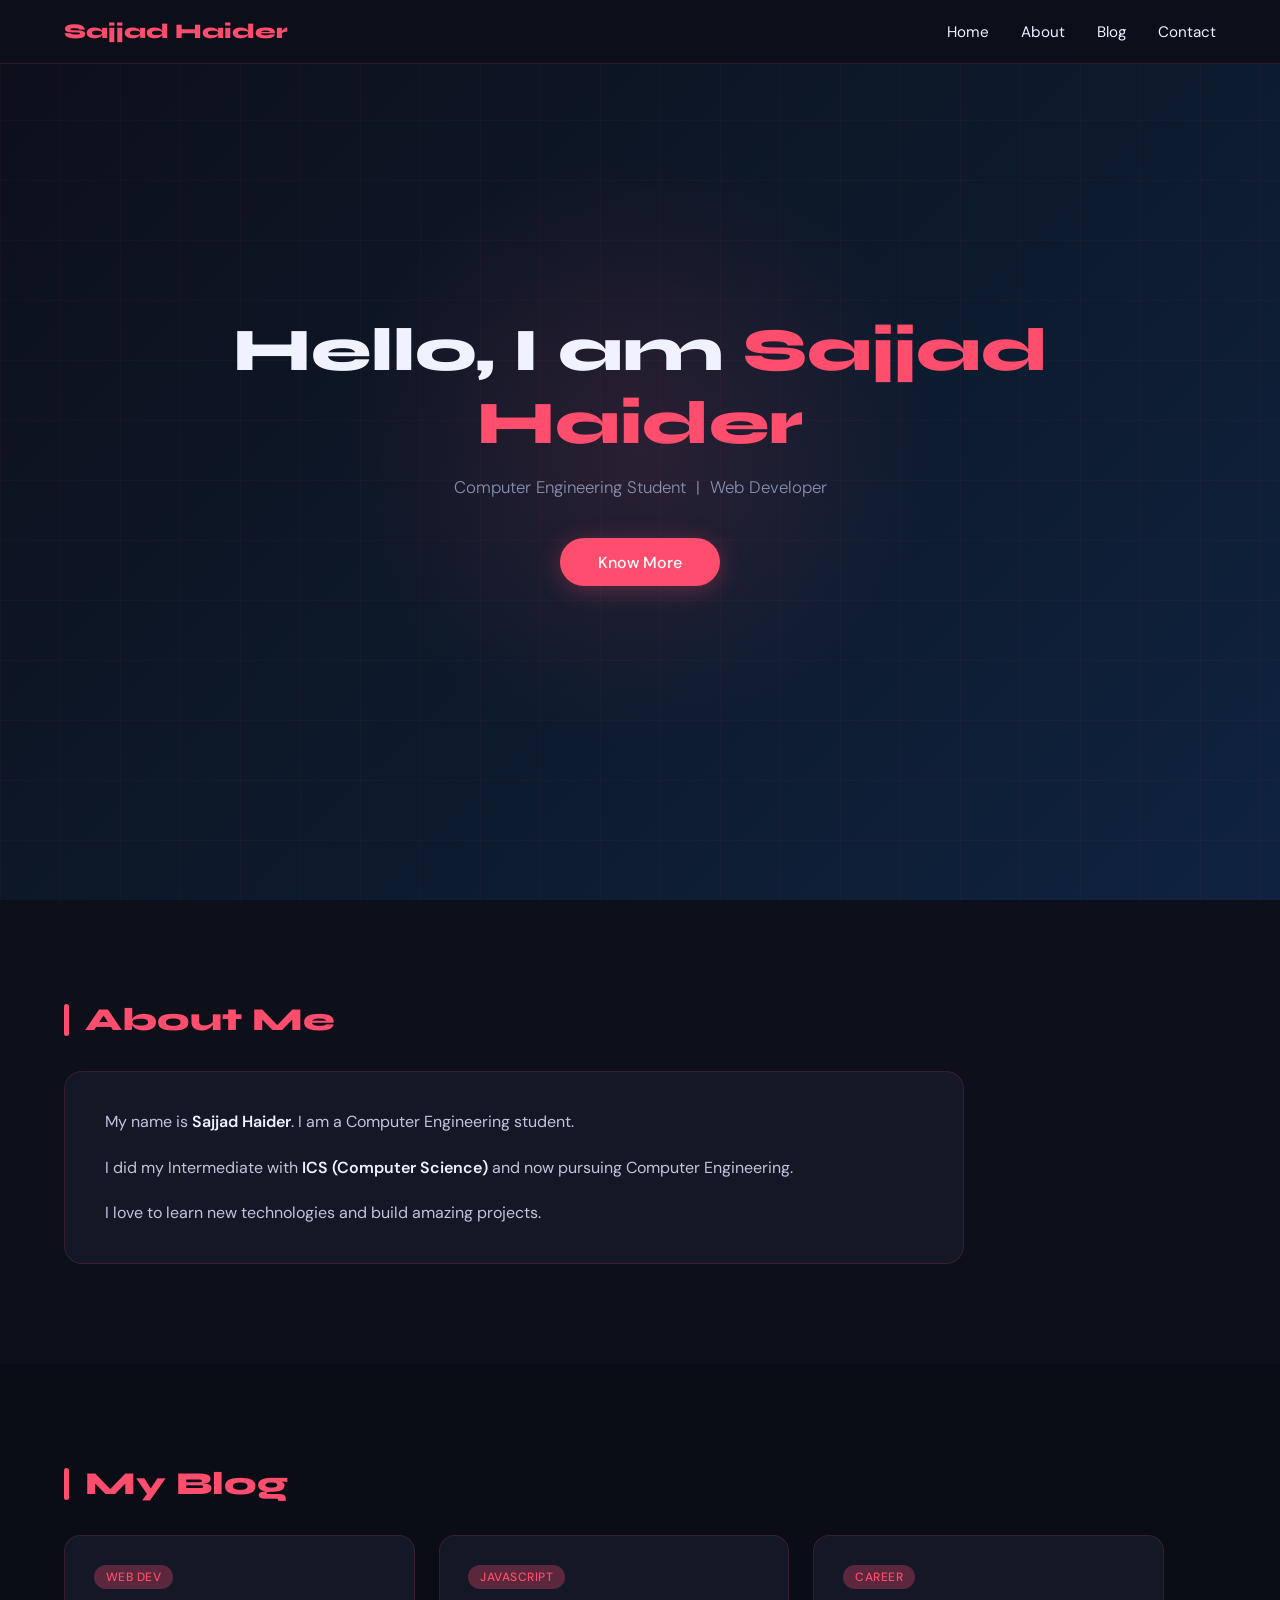
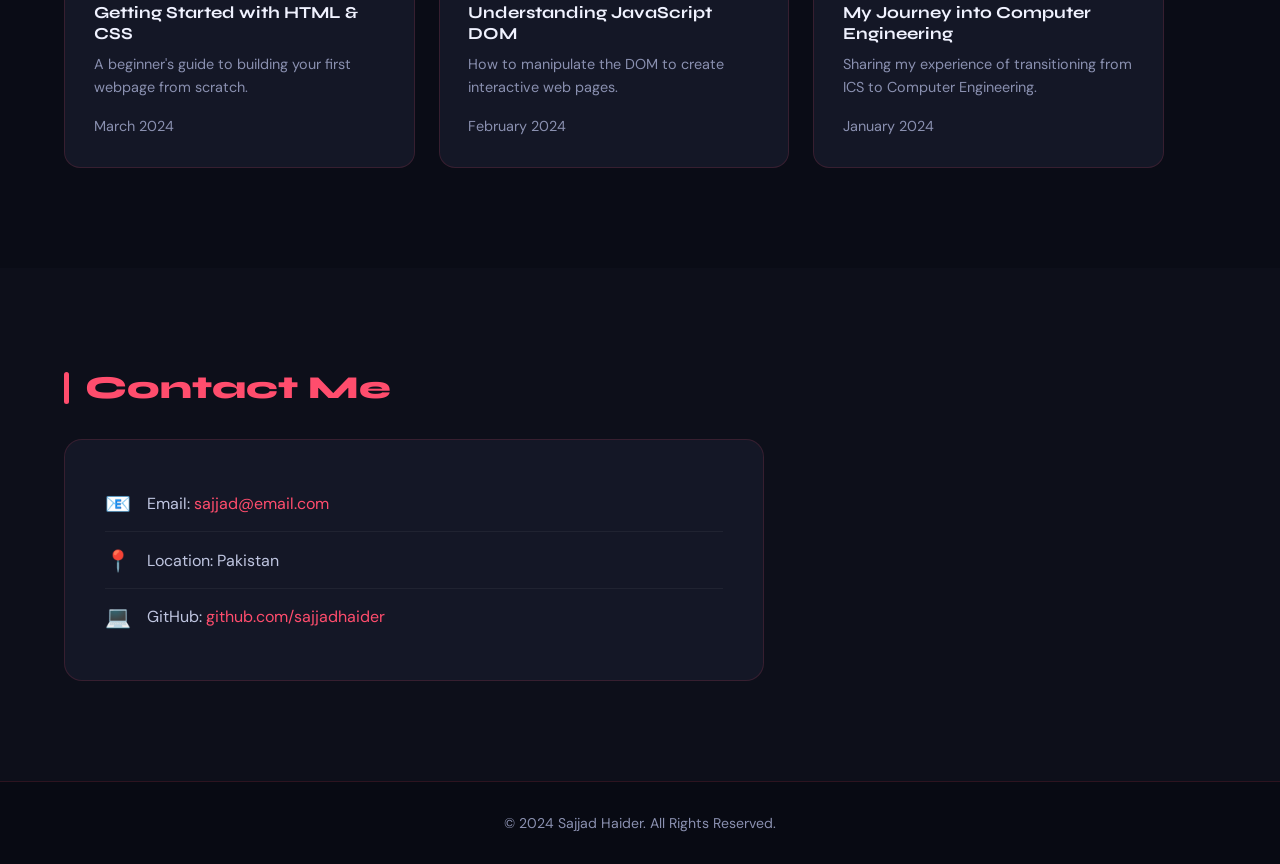
==== index.html @ 27919f07 "Update index.html" ====
<!DOCTYPE html>
<html lang="en">
<head>
  <meta charset="UTF-8" />
  <meta name="viewport" content="width=device-width, initial-scale=1.0"/>
  <title>Sajjad Haider | Portfolio</title>
  <link href="https://fonts.googleapis.com/css2?family=Syne:wght@400;600;700;800&family=DM+Sans:ital,wght@0,300;0,400;0,500;1,300&display=swap" rel="stylesheet"/>
  <style>
    *, *::before, *::after { margin: 0; padding: 0; box-sizing: border-box; }
    :root {
      --bg-dark: #0d0f1a;
      --bg-card: #141726;
      --accent: #ff4d6d;
      --accent-glow: rgba(255, 77, 109, 0.3);
      --text-white: #f0f2ff;
      --text-muted: #8a90b0;
      --nav-bg: rgba(13, 15, 26, 0.95);
      --border: rgba(255,77,109,0.15);
    }
    html { scroll-behavior: smooth; }
    body { font-family: 'DM Sans', sans-serif; background: var(--bg-dark); color: var(--text-white); overflow-x: hidden; }

    nav {
      position: fixed; top: 0; left: 0; right: 0; z-index: 100;
      background: var(--nav-bg); backdrop-filter: blur(12px);
      border-bottom: 1px solid var(--border);
      display: flex; align-items: center; justify-content: space-between;
      padding: 0 5%; height: 64px;
    }
    .nav-logo { font-family: 'Syne', sans-serif; font-weight: 800; font-size: 1.3rem; color: var(--accent); text-decoration: none; }
    .nav-links { display: flex; gap: 2rem; list-style: none; }
    .nav-links a { color: var(--text-white); text-decoration: none; font-size: 0.95rem; transition: color 0.25s; position: relative; }
    .nav-links a::after { content:''; position:absolute; bottom:-4px; left:0; width:0; height:2px; background:var(--accent); border-radius:2px; transition:width 0.25s; }
    .nav-links a:hover { color: var(--accent); }
    .nav-links a:hover::after { width: 100%; }

    #home {
      min-height: 100vh;
      background: linear-gradient(135deg, #0d0f1a 0%, #0d1b2e 60%, #0f2340 100%);
      display: flex; align-items: center; justify-content: center; text-align: center;
      position: relative; overflow: hidden;
    }
    #home::before {
      content:''; position:absolute; inset:0;
      background-image: linear-gradient(rgba(255,77,109,0.04) 1px,transparent 1px), linear-gradient(90deg,rgba(255,77,109,0.04) 1px,transparent 1px);
      background-size: 60px 60px; pointer-events:none;
    }
    #home::after {
      content:''; position:absolute; width:600px; height:600px; border-radius:50%;
      background: radial-gradient(circle, rgba(255,77,109,0.12) 0%, transparent 70%);
      top:50%; left:50%; transform:translate(-50%,-50%); pointer-events:none;
    }
    .hero-content { position:relative; z-index:2; animation: fadeUp 0.9s ease both; }
    .hero-content h1 { font-family:'Syne',sans-serif; font-size: clamp(2.2rem,5vw,3.8rem); font-weight:800; color:var(--text-white); margin-bottom:1rem; }
    .hero-content h1 span { color: var(--accent); }
    .hero-subtitle { color:var(--text-muted); font-size:1.05rem; font-weight:300; margin-bottom:2.5rem; }
    .btn-primary {
      display:inline-block; background:var(--accent); color:#fff;
      padding:0.85rem 2.4rem; border-radius:50px; font-weight:500; font-size:1rem;
      text-decoration:none; transition:transform 0.25s, box-shadow 0.25s;
      box-shadow: 0 4px 24px var(--accent-glow);
    }
    .btn-primary:hover { transform:translateY(-3px); box-shadow:0 8px 32px var(--accent-glow); }

    section { padding: 100px 5%; }
    .section-title {
      font-family:'Syne',sans-serif; font-size:2rem; font-weight:800; color:var(--accent);
      margin-bottom:2rem; display:flex; align-items:center; gap:1rem;
    }
    .section-title::before { content:''; display:block; width:5px; height:2rem; background:var(--accent); border-radius:3px; }

    .card { background:var(--bg-card); border:1px solid var(--border); border-radius:18px; padding:2.2rem 2.5rem; max-width:900px; line-height:1.85; color:#bfc5e0; }
    .card p { margin-bottom:1rem; }
    .card p:last-child { margin-bottom:0; }
    .card strong { color:var(--text-white); font-weight:600; }

    #blog { background: #0a0c16; }
    .blog-grid { display:grid; grid-template-columns:repeat(auto-fit,minmax(260px,1fr)); gap:1.5rem; max-width:1100px; }
    .blog-card { background:var(--bg-card); border:1px solid var(--border); border-radius:16px; padding:1.8rem; transition:transform 0.25s,border-color 0.25s; cursor:pointer; }
    .blog-card:hover { transform:translateY(-5px); border-color:var(--accent); }
    .blog-tag { display:inline-block; background:var(--accent-glow); color:var(--accent); font-size:0.75rem; font-weight:500; padding:0.25rem 0.75rem; border-radius:20px; margin-bottom:0.8rem; text-transform:uppercase; letter-spacing:0.5px; }
    .blog-card h3 { font-family:'Syne',sans-serif; font-size:1.05rem; font-weight:700; color:var(--text-white); margin-bottom:0.6rem; }
    .blog-card p { color:var(--text-muted); font-size:0.9rem; line-height:1.6; }
    .blog-date { font-size:0.8rem; color:var(--text-muted); margin-top:1rem; }

    .contact-card { background:var(--bg-card); border:1px solid var(--border); border-radius:18px; padding:2.2rem 2.5rem; max-width:700px; }
    .contact-item { display:flex; align-items:center; gap:1rem; padding:0.9rem 0; border-bottom:1px solid rgba(255,255,255,0.05); font-size:1rem; color:#bfc5e0; }
    .contact-item:last-child { border-bottom:none; }
    .contact-icon { font-size:1.3rem; }
    .contact-item a { color:var(--accent); text-decoration:none; }
    .contact-item a:hover { text-decoration:underline; }

    footer { text-align:center; padding:2rem; background:#080a13; color:var(--text-muted); font-size:0.88rem; border-top:1px solid var(--border); }

    @keyframes fadeUp { from{opacity:0;transform:translateY(30px)} to{opacity:1;transform:translateY(0)} }
    .fade-in { opacity:0; transform:translateY(24px); transition:opacity 0.7s ease,transform 0.7s ease; }
    .fade-in.visible { opacity:1; transform:translateY(0); }
  </style>
</head>
<body>

<nav>
  <a class="nav-logo" href="#home">Sajjad Haider</a>
  <ul class="nav-links">
    <li><a href="#home">Home</a></li>
    <li><a href="#about">About</a></li>
    <li><a href="#blog">Blog</a></li>
    <li><a href="#contact">Contact</a></li>
  </ul>
</nav>

<section id="home">
  <div class="hero-content">
    <h1>Hello, I am <span>Sajjad Haider</span></h1>
    <p class="hero-subtitle">Computer Engineering Student &nbsp;|&nbsp; Web Developer</p>
    <a href="#about" class="btn-primary">Know More</a>
  </div>
</section>

<section id="about">
  <h2 class="section-title fade-in">About Me</h2>
  <div class="card fade-in">
    <p>My name is <strong>Sajjad Haider</strong>. I am a Computer Engineering student.</p>
    <p>I did my Intermediate with <strong>ICS (Computer Science)</strong> and now pursuing Computer Engineering.</p>
    <p>I love to learn new technologies and build amazing projects.</p>
  </div>
</section>

<section id="blog">
  <h2 class="section-title fade-in">My Blog</h2>
  <div class="blog-grid fade-in">
    <div class="blog-card">
      <span class="blog-tag">Web Dev</span>
      <h3>Getting Started with HTML & CSS</h3>
      <p>A beginner's guide to building your first webpage from scratch.</p>
      <p class="blog-date">March 2024</p>
    </div>
    <div class="blog-card">
      <span class="blog-tag">JavaScript</span>
      <h3>Understanding JavaScript DOM</h3>
      <p>How to manipulate the DOM to create interactive web pages.</p>
      <p class="blog-date">February 2024</p>
    </div>
    <div class="blog-card">
      <span class="blog-tag">Career</span>
      <h3>My Journey into Computer Engineering</h3>
      <p>Sharing my experience of transitioning from ICS to Computer Engineering.</p>
      <p class="blog-date">January 2024</p>
    </div>
  </div>
</section>

<section id="contact">
  <h2 class="section-title fade-in">Contact Me</h2>
  <div class="contact-card fade-in">
    <div class="contact-item">
      <span class="contact-icon">📧</span>
      <span>Email: <a href="mailto:sajjad@email.com">sajjad@email.com</a></span>
    </div>
    <div class="contact-item">
      <span class="contact-icon">📍</span>
      <span>Location: Pakistan</span>
    </div>
    <div class="contact-item">
      <span class="contact-icon">💻</span>
      <span>GitHub: <a href="https://github.com/sajjadhaider" target="_blank">github.com/sajjadhaider</a></span>
    </div>
  </div>
</section>

<footer>&copy; 2024 Sajjad Haider. All Rights Reserved.</footer>

<script>
  const observer = new IntersectionObserver((entries) => {
    entries.forEach(e => { if(e.isIntersecting){ e.target.classList.add('visible'); observer.unobserve(e.target); } });
  }, { threshold: 0.15 });
  document.querySelectorAll('.fade-in').forEach(el => observer.observe(el));
</script>
</body>
</html>
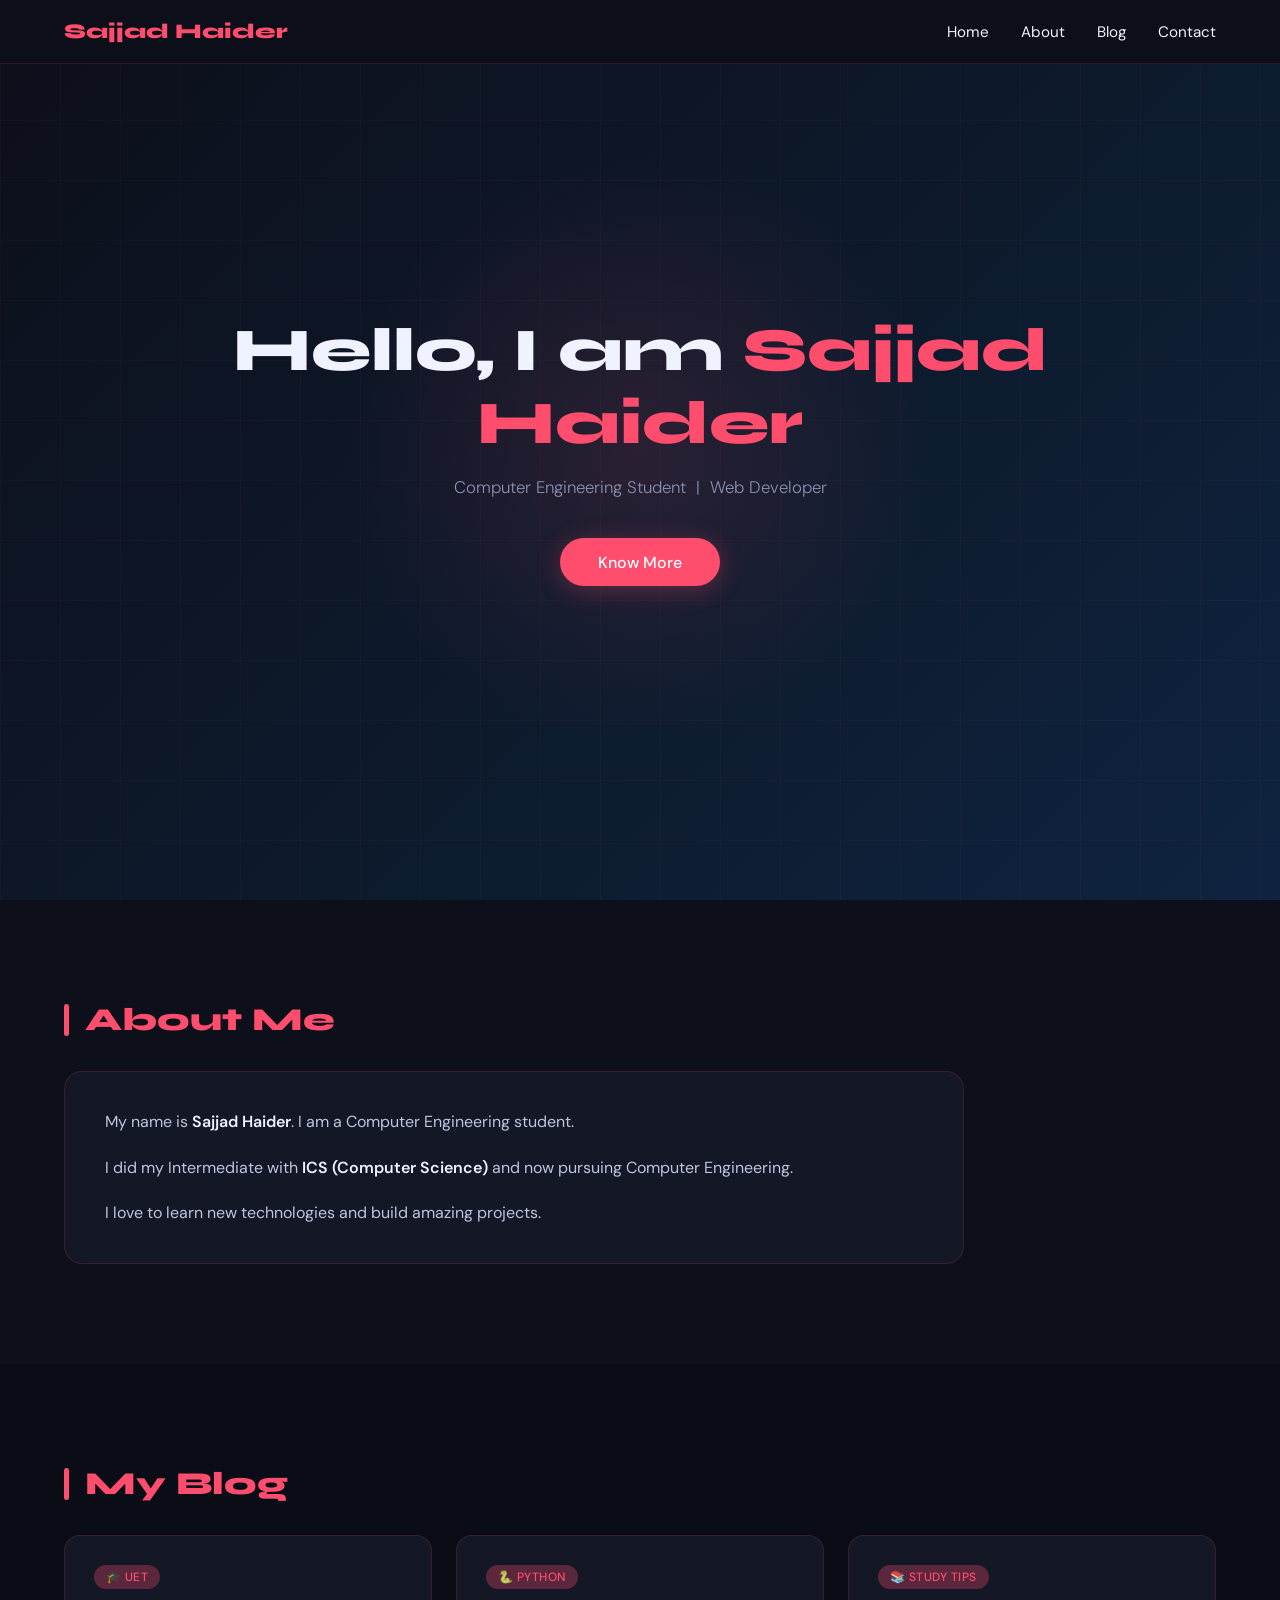
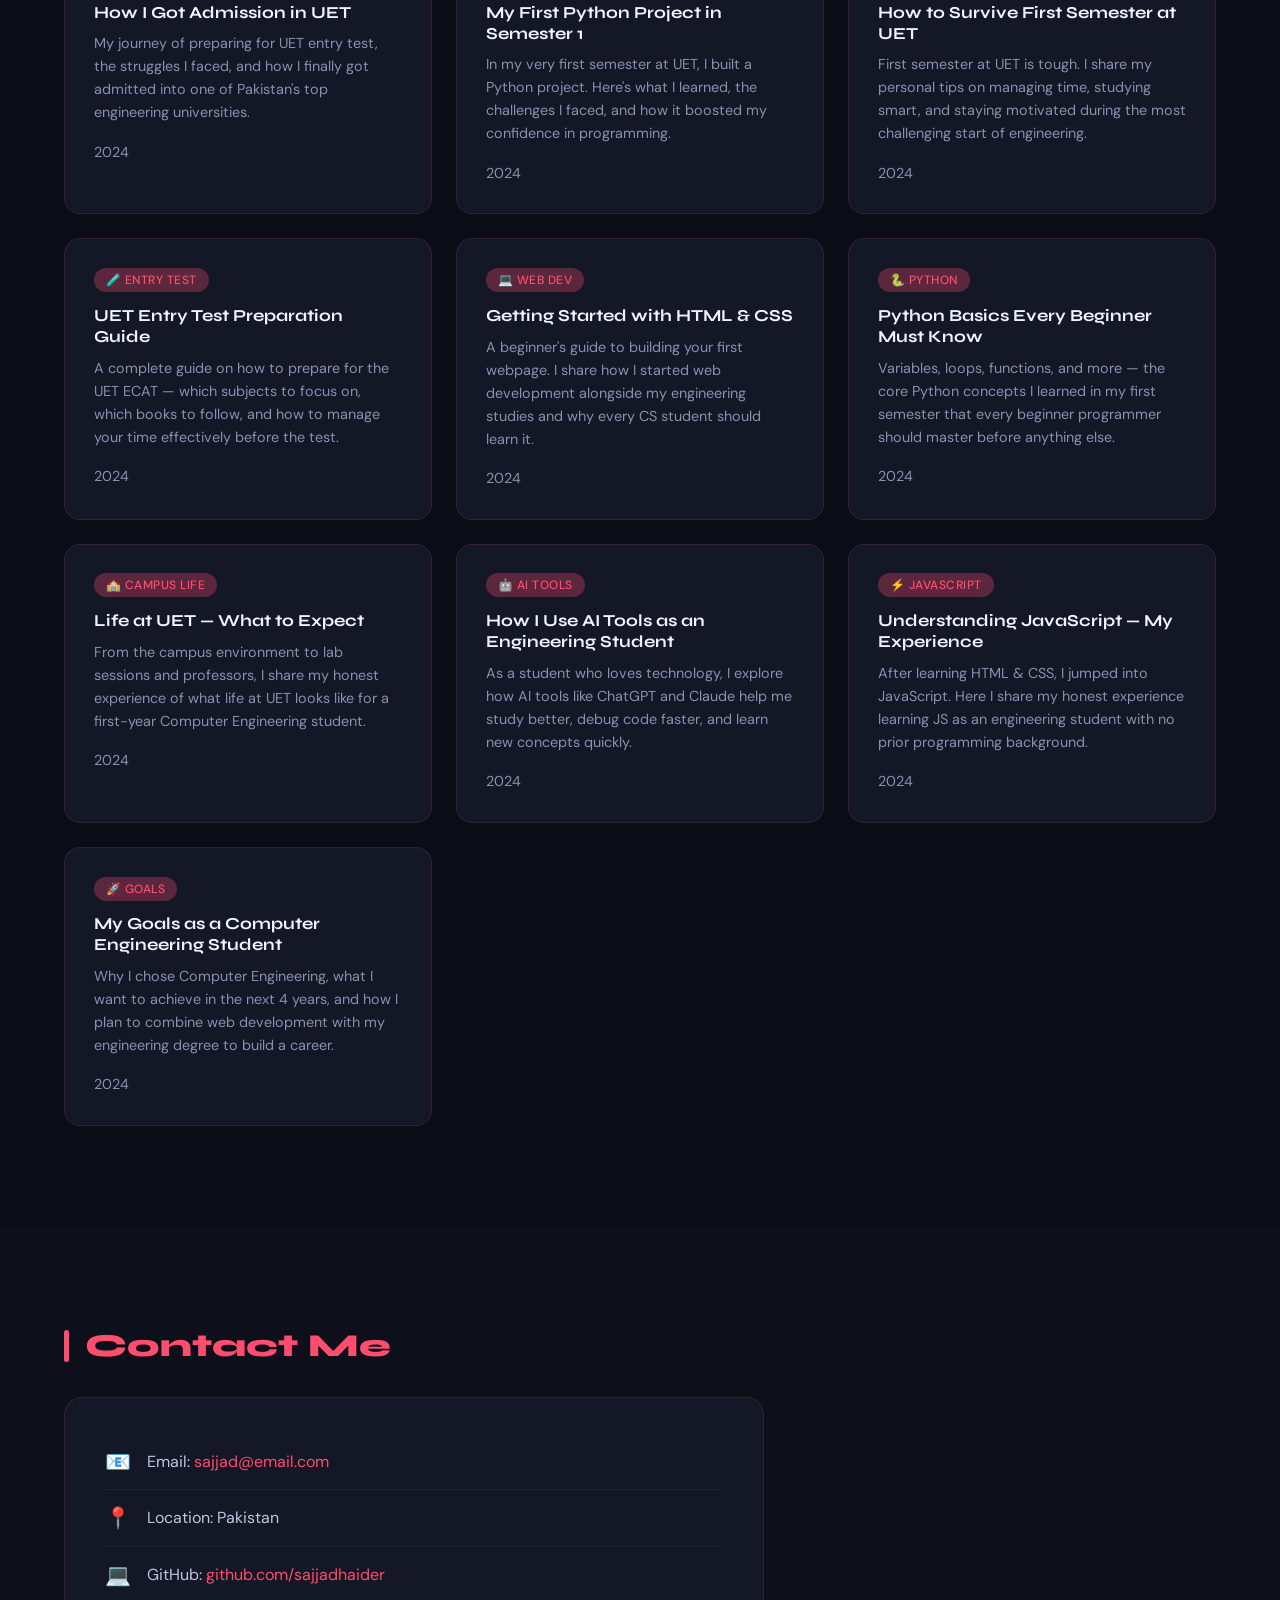
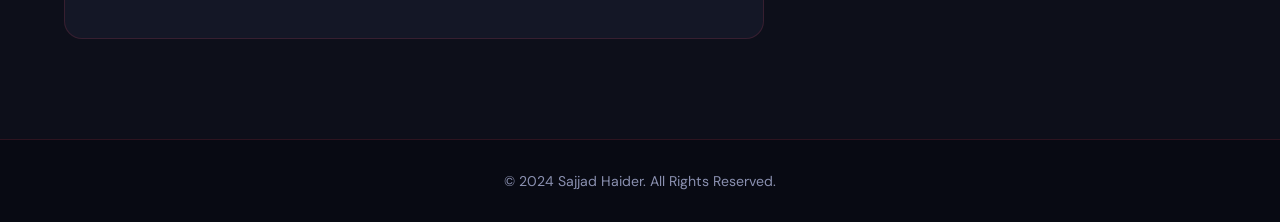
==== commit ac9ba167: "Update index.html" ====
--- a/index.html
+++ b/index.html
@@ -75,7 +75,11 @@
     .card strong { color:var(--text-white); font-weight:600; }
 
     #blog { background: #0a0c16; }
-    .blog-grid { display:grid; grid-template-columns:repeat(auto-fit,minmax(260px,1fr)); gap:1.5rem; max-width:1100px; }
+    .blog-grid {
+      display:grid;
+      grid-template-columns:repeat(auto-fit,minmax(300px,1fr));
+      gap:1.5rem; max-width:1200px;
+    }
     .blog-card { background:var(--bg-card); border:1px solid var(--border); border-radius:16px; padding:1.8rem; transition:transform 0.25s,border-color 0.25s; cursor:pointer; }
     .blog-card:hover { transform:translateY(-5px); border-color:var(--accent); }
     .blog-tag { display:inline-block; background:var(--accent-glow); color:var(--accent); font-size:0.75rem; font-weight:500; padding:0.25rem 0.75rem; border-radius:20px; margin-bottom:0.8rem; text-transform:uppercase; letter-spacing:0.5px; }
@@ -129,24 +133,77 @@
 <section id="blog">
   <h2 class="section-title fade-in">My Blog</h2>
   <div class="blog-grid fade-in">
-    <div class="blog-card">
-      <span class="blog-tag">Web Dev</span>
+
+    <div class="blog-card">
+      <span class="blog-tag">🎓 UET</span>
+      <h3>How I Got Admission in UET</h3>
+      <p>My journey of preparing for UET entry test, the struggles I faced, and how I finally got admitted into one of Pakistan's top engineering universities.</p>
+      <p class="blog-date">2024</p>
+    </div>
+
+    <div class="blog-card">
+      <span class="blog-tag">🐍 Python</span>
+      <h3>My First Python Project in Semester 1</h3>
+      <p>In my very first semester at UET, I built a Python project. Here's what I learned, the challenges I faced, and how it boosted my confidence in programming.</p>
+      <p class="blog-date">2024</p>
+    </div>
+
+    <div class="blog-card">
+      <span class="blog-tag">📚 Study Tips</span>
+      <h3>How to Survive First Semester at UET</h3>
+      <p>First semester at UET is tough. I share my personal tips on managing time, studying smart, and staying motivated during the most challenging start of engineering.</p>
+      <p class="blog-date">2024</p>
+    </div>
+
+    <div class="blog-card">
+      <span class="blog-tag">🧪 Entry Test</span>
+      <h3>UET Entry Test Preparation Guide</h3>
+      <p>A complete guide on how to prepare for the UET ECAT — which subjects to focus on, which books to follow, and how to manage your time effectively before the test.</p>
+      <p class="blog-date">2024</p>
+    </div>
+
+    <div class="blog-card">
+      <span class="blog-tag">💻 Web Dev</span>
       <h3>Getting Started with HTML & CSS</h3>
-      <p>A beginner's guide to building your first webpage from scratch.</p>
-      <p class="blog-date">March 2024</p>
-    </div>
-    <div class="blog-card">
-      <span class="blog-tag">JavaScript</span>
-      <h3>Understanding JavaScript DOM</h3>
-      <p>How to manipulate the DOM to create interactive web pages.</p>
-      <p class="blog-date">February 2024</p>
-    </div>
-    <div class="blog-card">
-      <span class="blog-tag">Career</span>
-      <h3>My Journey into Computer Engineering</h3>
-      <p>Sharing my experience of transitioning from ICS to Computer Engineering.</p>
-      <p class="blog-date">January 2024</p>
-    </div>
+      <p>A beginner's guide to building your first webpage. I share how I started web development alongside my engineering studies and why every CS student should learn it.</p>
+      <p class="blog-date">2024</p>
+    </div>
+
+    <div class="blog-card">
+      <span class="blog-tag">🐍 Python</span>
+      <h3>Python Basics Every Beginner Must Know</h3>
+      <p>Variables, loops, functions, and more — the core Python concepts I learned in my first semester that every beginner programmer should master before anything else.</p>
+      <p class="blog-date">2024</p>
+    </div>
+
+    <div class="blog-card">
+      <span class="blog-tag">🏫 Campus Life</span>
+      <h3>Life at UET — What to Expect</h3>
+      <p>From the campus environment to lab sessions and professors, I share my honest experience of what life at UET looks like for a first-year Computer Engineering student.</p>
+      <p class="blog-date">2024</p>
+    </div>
+
+    <div class="blog-card">
+      <span class="blog-tag">🤖 AI Tools</span>
+      <h3>How I Use AI Tools as an Engineering Student</h3>
+      <p>As a student who loves technology, I explore how AI tools like ChatGPT and Claude help me study better, debug code faster, and learn new concepts quickly.</p>
+      <p class="blog-date">2024</p>
+    </div>
+
+    <div class="blog-card">
+      <span class="blog-tag">⚡ JavaScript</span>
+      <h3>Understanding JavaScript — My Experience</h3>
+      <p>After learning HTML & CSS, I jumped into JavaScript. Here I share my honest experience learning JS as an engineering student with no prior programming background.</p>
+      <p class="blog-date">2024</p>
+    </div>
+
+    <div class="blog-card">
+      <span class="blog-tag">🚀 Goals</span>
+      <h3>My Goals as a Computer Engineering Student</h3>
+      <p>Why I chose Computer Engineering, what I want to achieve in the next 4 years, and how I plan to combine web development with my engineering degree to build a career.</p>
+      <p class="blog-date">2024</p>
+    </div>
+
   </div>
 </section>
 
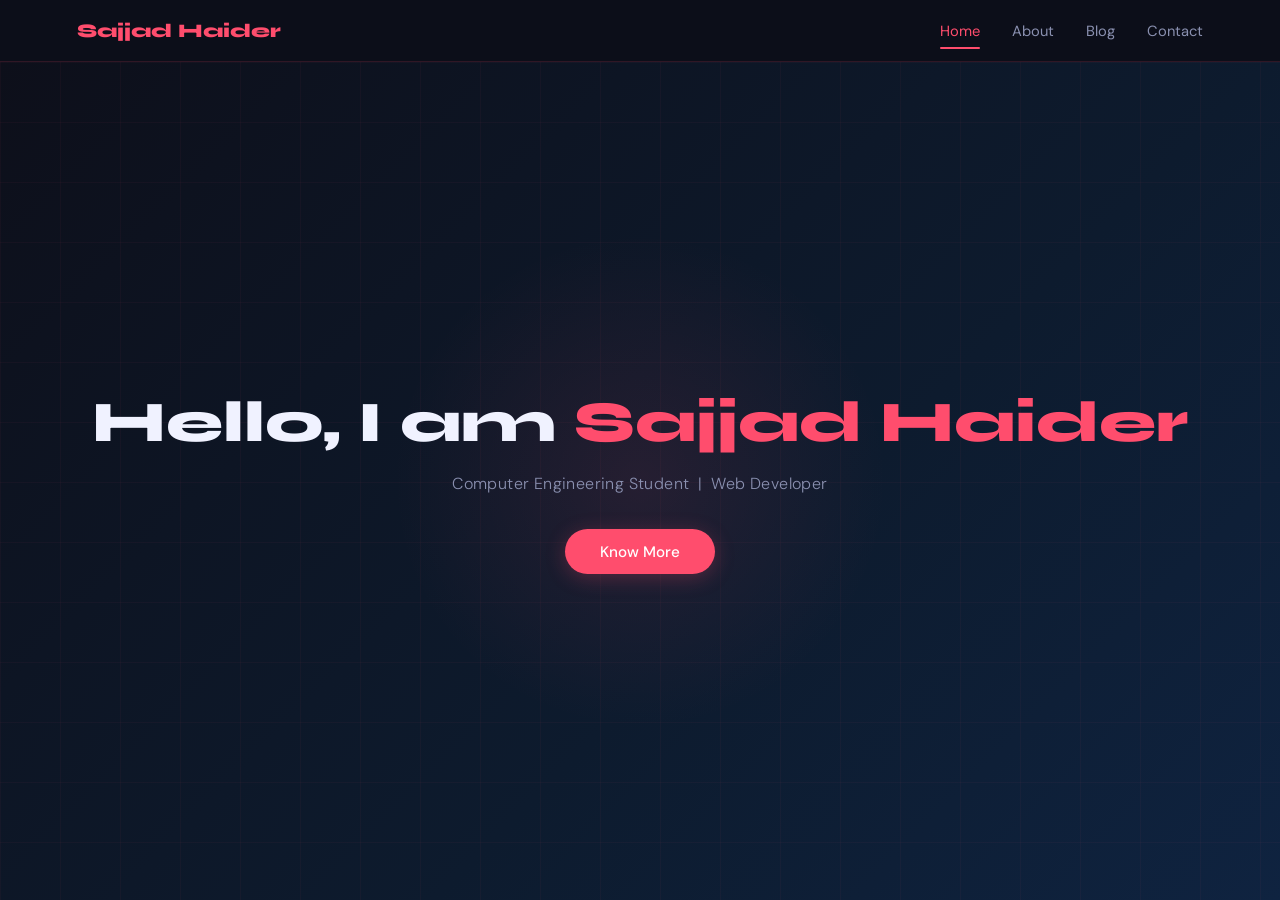
==== commit 83d717b3: "Update index.html" ====
--- a/index.html
+++ b/index.html
@@ -1,237 +1,204 @@
 <!DOCTYPE html>
 <html lang="en">
 <head>
-  <meta charset="UTF-8" />
-  <meta name="viewport" content="width=device-width, initial-scale=1.0"/>
-  <title>Sajjad Haider | Portfolio</title>
-  <link href="https://fonts.googleapis.com/css2?family=Syne:wght@400;600;700;800&family=DM+Sans:ital,wght@0,300;0,400;0,500;1,300&display=swap" rel="stylesheet"/>
-  <style>
-    *, *::before, *::after { margin: 0; padding: 0; box-sizing: border-box; }
-    :root {
-      --bg-dark: #0d0f1a;
-      --bg-card: #141726;
-      --accent: #ff4d6d;
-      --accent-glow: rgba(255, 77, 109, 0.3);
-      --text-white: #f0f2ff;
-      --text-muted: #8a90b0;
-      --nav-bg: rgba(13, 15, 26, 0.95);
-      --border: rgba(255,77,109,0.15);
-    }
-    html { scroll-behavior: smooth; }
-    body { font-family: 'DM Sans', sans-serif; background: var(--bg-dark); color: var(--text-white); overflow-x: hidden; }
-
-    nav {
-      position: fixed; top: 0; left: 0; right: 0; z-index: 100;
-      background: var(--nav-bg); backdrop-filter: blur(12px);
-      border-bottom: 1px solid var(--border);
-      display: flex; align-items: center; justify-content: space-between;
-      padding: 0 5%; height: 64px;
-    }
-    .nav-logo { font-family: 'Syne', sans-serif; font-weight: 800; font-size: 1.3rem; color: var(--accent); text-decoration: none; }
-    .nav-links { display: flex; gap: 2rem; list-style: none; }
-    .nav-links a { color: var(--text-white); text-decoration: none; font-size: 0.95rem; transition: color 0.25s; position: relative; }
-    .nav-links a::after { content:''; position:absolute; bottom:-4px; left:0; width:0; height:2px; background:var(--accent); border-radius:2px; transition:width 0.25s; }
-    .nav-links a:hover { color: var(--accent); }
-    .nav-links a:hover::after { width: 100%; }
-
-    #home {
-      min-height: 100vh;
-      background: linear-gradient(135deg, #0d0f1a 0%, #0d1b2e 60%, #0f2340 100%);
-      display: flex; align-items: center; justify-content: center; text-align: center;
-      position: relative; overflow: hidden;
-    }
-    #home::before {
-      content:''; position:absolute; inset:0;
-      background-image: linear-gradient(rgba(255,77,109,0.04) 1px,transparent 1px), linear-gradient(90deg,rgba(255,77,109,0.04) 1px,transparent 1px);
-      background-size: 60px 60px; pointer-events:none;
-    }
-    #home::after {
-      content:''; position:absolute; width:600px; height:600px; border-radius:50%;
-      background: radial-gradient(circle, rgba(255,77,109,0.12) 0%, transparent 70%);
-      top:50%; left:50%; transform:translate(-50%,-50%); pointer-events:none;
-    }
-    .hero-content { position:relative; z-index:2; animation: fadeUp 0.9s ease both; }
-    .hero-content h1 { font-family:'Syne',sans-serif; font-size: clamp(2.2rem,5vw,3.8rem); font-weight:800; color:var(--text-white); margin-bottom:1rem; }
-    .hero-content h1 span { color: var(--accent); }
-    .hero-subtitle { color:var(--text-muted); font-size:1.05rem; font-weight:300; margin-bottom:2.5rem; }
-    .btn-primary {
-      display:inline-block; background:var(--accent); color:#fff;
-      padding:0.85rem 2.4rem; border-radius:50px; font-weight:500; font-size:1rem;
-      text-decoration:none; transition:transform 0.25s, box-shadow 0.25s;
-      box-shadow: 0 4px 24px var(--accent-glow);
-    }
-    .btn-primary:hover { transform:translateY(-3px); box-shadow:0 8px 32px var(--accent-glow); }
-
-    section { padding: 100px 5%; }
-    .section-title {
-      font-family:'Syne',sans-serif; font-size:2rem; font-weight:800; color:var(--accent);
-      margin-bottom:2rem; display:flex; align-items:center; gap:1rem;
-    }
-    .section-title::before { content:''; display:block; width:5px; height:2rem; background:var(--accent); border-radius:3px; }
-
-    .card { background:var(--bg-card); border:1px solid var(--border); border-radius:18px; padding:2.2rem 2.5rem; max-width:900px; line-height:1.85; color:#bfc5e0; }
-    .card p { margin-bottom:1rem; }
-    .card p:last-child { margin-bottom:0; }
-    .card strong { color:var(--text-white); font-weight:600; }
-
-    #blog { background: #0a0c16; }
-    .blog-grid {
-      display:grid;
-      grid-template-columns:repeat(auto-fit,minmax(300px,1fr));
-      gap:1.5rem; max-width:1200px;
-    }
-    .blog-card { background:var(--bg-card); border:1px solid var(--border); border-radius:16px; padding:1.8rem; transition:transform 0.25s,border-color 0.25s; cursor:pointer; }
-    .blog-card:hover { transform:translateY(-5px); border-color:var(--accent); }
-    .blog-tag { display:inline-block; background:var(--accent-glow); color:var(--accent); font-size:0.75rem; font-weight:500; padding:0.25rem 0.75rem; border-radius:20px; margin-bottom:0.8rem; text-transform:uppercase; letter-spacing:0.5px; }
-    .blog-card h3 { font-family:'Syne',sans-serif; font-size:1.05rem; font-weight:700; color:var(--text-white); margin-bottom:0.6rem; }
-    .blog-card p { color:var(--text-muted); font-size:0.9rem; line-height:1.6; }
-    .blog-date { font-size:0.8rem; color:var(--text-muted); margin-top:1rem; }
-
-    .contact-card { background:var(--bg-card); border:1px solid var(--border); border-radius:18px; padding:2.2rem 2.5rem; max-width:700px; }
-    .contact-item { display:flex; align-items:center; gap:1rem; padding:0.9rem 0; border-bottom:1px solid rgba(255,255,255,0.05); font-size:1rem; color:#bfc5e0; }
-    .contact-item:last-child { border-bottom:none; }
-    .contact-icon { font-size:1.3rem; }
-    .contact-item a { color:var(--accent); text-decoration:none; }
-    .contact-item a:hover { text-decoration:underline; }
-
-    footer { text-align:center; padding:2rem; background:#080a13; color:var(--text-muted); font-size:0.88rem; border-top:1px solid var(--border); }
-
-    @keyframes fadeUp { from{opacity:0;transform:translateY(30px)} to{opacity:1;transform:translateY(0)} }
-    .fade-in { opacity:0; transform:translateY(24px); transition:opacity 0.7s ease,transform 0.7s ease; }
-    .fade-in.visible { opacity:1; transform:translateY(0); }
-  </style>
+<meta charset="UTF-8"/>
+<meta name="viewport" content="width=device-width,initial-scale=1.0"/>
+<title>Sajjad Haider</title>
+<link href="https://fonts.googleapis.com/css2?family=Syne:wght@700;800&family=DM+Sans:wght@300;400;500&display=swap" rel="stylesheet"/>
+<style>
+*,*::before,*::after{margin:0;padding:0;box-sizing:border-box}
+:root{
+  --bg:#0d0f1a;--bg2:#141726;--bg3:#0a0c16;
+  --accent:#ff4d6d;--glow:rgba(255,77,109,0.25);
+  --tw:#f0f2ff;--tm:#8a90b0;
+  --nav:rgba(13,15,26,0.97);--br:rgba(255,77,109,0.15);
+}
+html,body{height:100%;font-family:'DM Sans',sans-serif;background:var(--bg);color:var(--tw);overflow:hidden}
+nav{
+  position:fixed;top:0;left:0;right:0;z-index:100;
+  background:var(--nav);backdrop-filter:blur(14px);
+  border-bottom:1px solid var(--br);
+  display:flex;align-items:center;justify-content:space-between;
+  padding:0 6%;height:62px;
+}
+.logo{font-family:'Syne',sans-serif;font-weight:800;font-size:1.2rem;color:var(--accent);cursor:pointer}
+.nav-links{display:flex;gap:2rem;list-style:none}
+.nav-links button{
+  background:none;border:none;color:var(--tm);
+  font-family:'DM Sans',sans-serif;font-size:0.92rem;
+  cursor:pointer;padding:6px 0;position:relative;transition:color 0.2s;
+}
+.nav-links button::after{
+  content:'';position:absolute;bottom:-2px;left:0;
+  width:0;height:2px;background:var(--accent);
+  border-radius:2px;transition:width 0.25s;
+}
+.nav-links button:hover,.nav-links button.active{color:var(--accent)}
+.nav-links button.active::after,.nav-links button:hover::after{width:100%}
+
+.pages{position:fixed;top:62px;left:0;right:0;bottom:0;overflow:hidden}
+.page{
+  position:absolute;inset:0;overflow-y:auto;
+  opacity:0;transform:translateY(24px);
+  transition:opacity 0.45s ease,transform 0.45s ease;
+  pointer-events:none;
+}
+.page.active{opacity:1;transform:translateY(0);pointer-events:all}
+
+#home{
+  background:linear-gradient(135deg,#0d0f1a 0%,#0d1b2e 60%,#0f2340 100%);
+  display:flex;align-items:center;justify-content:center;text-align:center;
+}
+#home::before{
+  content:'';position:absolute;inset:0;
+  background-image:linear-gradient(rgba(255,77,109,0.04) 1px,transparent 1px),
+    linear-gradient(90deg,rgba(255,77,109,0.04) 1px,transparent 1px);
+  background-size:60px 60px;
+}
+#home::after{
+  content:'';position:absolute;width:500px;height:500px;border-radius:50%;
+  background:radial-gradient(circle,rgba(255,77,109,0.1) 0%,transparent 70%);
+  top:50%;left:50%;transform:translate(-50%,-50%);
+}
+.hero{position:relative;z-index:2}
+.hero h1{font-family:'Syne',sans-serif;font-size:clamp(2rem,4.5vw,3.6rem);font-weight:800;margin-bottom:1rem}
+.hero h1 span{color:var(--accent)}
+.hero p{color:var(--tm);font-size:1rem;font-weight:300;margin-bottom:2.2rem;letter-spacing:0.4px}
+.btn{
+  display:inline-block;background:var(--accent);color:#fff;
+  padding:0.8rem 2.2rem;border-radius:50px;font-weight:500;font-size:0.95rem;
+  border:none;cursor:pointer;font-family:'DM Sans',sans-serif;
+  transition:transform 0.2s,box-shadow 0.2s;
+  box-shadow:0 4px 20px var(--glow);
+}
+.btn:hover{transform:translateY(-3px);box-shadow:0 8px 28px var(--glow)}
+
+#about{padding:60px 6%}
+#blog{padding:60px 6%;background:var(--bg3)}
+#contact{padding:60px 6%}
+
+.sec-title{
+  font-family:'Syne',sans-serif;font-size:1.9rem;font-weight:800;
+  color:var(--accent);margin-bottom:2rem;
+  display:flex;align-items:center;gap:1rem;
+}
+.sec-title::before{content:'';display:block;width:5px;height:1.9rem;background:var(--accent);border-radius:3px}
+
+.card{
+  background:var(--bg2);border:1px solid var(--br);
+  border-radius:16px;padding:2rem 2.4rem;
+  max-width:860px;line-height:1.85;color:#bfc5e0;
+}
+.card p{margin-bottom:0.9rem}
+.card p:last-child{margin-bottom:0}
+.card strong{color:var(--tw);font-weight:500}
+
+.blog-grid{
+  display:grid;
+  grid-template-columns:repeat(auto-fit,minmax(280px,1fr));
+  gap:1.4rem;max-width:1100px;
+}
+.bc{
+  background:var(--bg2);border:1px solid var(--br);
+  border-radius:14px;padding:1.6rem;
+  transition:transform 0.25s,border-color 0.25s;
+}
+.bc:hover{transform:translateY(-4px);border-color:var(--accent)}
+.tag{
+  display:inline-block;background:rgba(255,77,109,0.12);
+  color:var(--accent);font-size:0.72rem;font-weight:500;
+  padding:0.22rem 0.7rem;border-radius:20px;
+  margin-bottom:0.7rem;text-transform:uppercase;letter-spacing:0.5px;
+}
+.bc h3{font-family:'Syne',sans-serif;font-size:1rem;font-weight:700;color:var(--tw);margin-bottom:0.5rem}
+.bc p{color:var(--tm);font-size:0.88rem;line-height:1.6}
+.bdate{font-size:0.78rem;color:var(--tm);margin-top:0.9rem}
+
+.con-card{
+  background:var(--bg2);border:1px solid var(--br);
+  border-radius:16px;padding:2rem 2.4rem;max-width:660px;
+}
+.ci{
+  display:flex;align-items:center;gap:1rem;
+  padding:0.85rem 0;border-bottom:1px solid rgba(255,255,255,0.05);
+  font-size:0.95rem;color:#bfc5e0;
+}
+.ci:last-child{border-bottom:none}
+.ci a{color:var(--accent);text-decoration:none}
+.ci a:hover{text-decoration:underline}
+.ico{font-size:1.2rem}
+
+footer{text-align:center;padding:1.8rem;background:#080a13;color:var(--tm);font-size:0.85rem;border-top:1px solid var(--br);margin-top:3rem}
+</style>
 </head>
 <body>
 
 <nav>
-  <a class="nav-logo" href="#home">Sajjad Haider</a>
+  <div class="logo" onclick="showPage('home')">Sajjad Haider</div>
   <ul class="nav-links">
-    <li><a href="#home">Home</a></li>
-    <li><a href="#about">About</a></li>
-    <li><a href="#blog">Blog</a></li>
-    <li><a href="#contact">Contact</a></li>
+    <li><button id="nav-home" class="active" onclick="showPage('home')">Home</button></li>
+    <li><button id="nav-about" onclick="showPage('about')">About</button></li>
+    <li><button id="nav-blog" onclick="showPage('blog')">Blog</button></li>
+    <li><button id="nav-contact" onclick="showPage('contact')">Contact</button></li>
   </ul>
 </nav>
 
-<section id="home">
-  <div class="hero-content">
-    <h1>Hello, I am <span>Sajjad Haider</span></h1>
-    <p class="hero-subtitle">Computer Engineering Student &nbsp;|&nbsp; Web Developer</p>
-    <a href="#about" class="btn-primary">Know More</a>
-  </div>
-</section>
-
-<section id="about">
-  <h2 class="section-title fade-in">About Me</h2>
-  <div class="card fade-in">
-    <p>My name is <strong>Sajjad Haider</strong>. I am a Computer Engineering student.</p>
-    <p>I did my Intermediate with <strong>ICS (Computer Science)</strong> and now pursuing Computer Engineering.</p>
-    <p>I love to learn new technologies and build amazing projects.</p>
-  </div>
-</section>
-
-<section id="blog">
-  <h2 class="section-title fade-in">My Blog</h2>
-  <div class="blog-grid fade-in">
-
-    <div class="blog-card">
-      <span class="blog-tag">🎓 UET</span>
-      <h3>How I Got Admission in UET</h3>
-      <p>My journey of preparing for UET entry test, the struggles I faced, and how I finally got admitted into one of Pakistan's top engineering universities.</p>
-      <p class="blog-date">2024</p>
-    </div>
-
-    <div class="blog-card">
-      <span class="blog-tag">🐍 Python</span>
-      <h3>My First Python Project in Semester 1</h3>
-      <p>In my very first semester at UET, I built a Python project. Here's what I learned, the challenges I faced, and how it boosted my confidence in programming.</p>
-      <p class="blog-date">2024</p>
-    </div>
-
-    <div class="blog-card">
-      <span class="blog-tag">📚 Study Tips</span>
-      <h3>How to Survive First Semester at UET</h3>
-      <p>First semester at UET is tough. I share my personal tips on managing time, studying smart, and staying motivated during the most challenging start of engineering.</p>
-      <p class="blog-date">2024</p>
-    </div>
-
-    <div class="blog-card">
-      <span class="blog-tag">🧪 Entry Test</span>
-      <h3>UET Entry Test Preparation Guide</h3>
-      <p>A complete guide on how to prepare for the UET ECAT — which subjects to focus on, which books to follow, and how to manage your time effectively before the test.</p>
-      <p class="blog-date">2024</p>
-    </div>
-
-    <div class="blog-card">
-      <span class="blog-tag">💻 Web Dev</span>
-      <h3>Getting Started with HTML & CSS</h3>
-      <p>A beginner's guide to building your first webpage. I share how I started web development alongside my engineering studies and why every CS student should learn it.</p>
-      <p class="blog-date">2024</p>
-    </div>
-
-    <div class="blog-card">
-      <span class="blog-tag">🐍 Python</span>
-      <h3>Python Basics Every Beginner Must Know</h3>
-      <p>Variables, loops, functions, and more — the core Python concepts I learned in my first semester that every beginner programmer should master before anything else.</p>
-      <p class="blog-date">2024</p>
-    </div>
-
-    <div class="blog-card">
-      <span class="blog-tag">🏫 Campus Life</span>
-      <h3>Life at UET — What to Expect</h3>
-      <p>From the campus environment to lab sessions and professors, I share my honest experience of what life at UET looks like for a first-year Computer Engineering student.</p>
-      <p class="blog-date">2024</p>
-    </div>
-
-    <div class="blog-card">
-      <span class="blog-tag">🤖 AI Tools</span>
-      <h3>How I Use AI Tools as an Engineering Student</h3>
-      <p>As a student who loves technology, I explore how AI tools like ChatGPT and Claude help me study better, debug code faster, and learn new concepts quickly.</p>
-      <p class="blog-date">2024</p>
-    </div>
-
-    <div class="blog-card">
-      <span class="blog-tag">⚡ JavaScript</span>
-      <h3>Understanding JavaScript — My Experience</h3>
-      <p>After learning HTML & CSS, I jumped into JavaScript. Here I share my honest experience learning JS as an engineering student with no prior programming background.</p>
-      <p class="blog-date">2024</p>
-    </div>
-
-    <div class="blog-card">
-      <span class="blog-tag">🚀 Goals</span>
-      <h3>My Goals as a Computer Engineering Student</h3>
-      <p>Why I chose Computer Engineering, what I want to achieve in the next 4 years, and how I plan to combine web development with my engineering degree to build a career.</p>
-      <p class="blog-date">2024</p>
-    </div>
-
-  </div>
-</section>
-
-<section id="contact">
-  <h2 class="section-title fade-in">Contact Me</h2>
-  <div class="contact-card fade-in">
-    <div class="contact-item">
-      <span class="contact-icon">📧</span>
-      <span>Email: <a href="mailto:sajjad@email.com">sajjad@email.com</a></span>
-    </div>
-    <div class="contact-item">
-      <span class="contact-icon">📍</span>
-      <span>Location: Pakistan</span>
-    </div>
-    <div class="contact-item">
-      <span class="contact-icon">💻</span>
-      <span>GitHub: <a href="https://github.com/sajjadhaider" target="_blank">github.com/sajjadhaider</a></span>
-    </div>
-  </div>
-</section>
-
-<footer>&copy; 2024 Sajjad Haider. All Rights Reserved.</footer>
+<div class="pages">
+
+  <div class="page active" id="home">
+    <div class="hero">
+      <h1>Hello, I am <span>Sajjad Haider</span></h1>
+      <p>Computer Engineering Student &nbsp;|&nbsp; Web Developer</p>
+      <button class="btn" onclick="showPage('about')">Know More</button>
+    </div>
+  </div>
+
+  <div class="page" id="about">
+    <h2 class="sec-title">About Me</h2>
+    <div class="card">
+      <p>My name is <strong>Sajjad Haider</strong>. I am a Computer Engineering student at <strong>UET (University of Engineering & Technology)</strong>.</p>
+      <p>I did my Intermediate with <strong>ICS (Computer Science)</strong> and after working hard for the entry test, I got admission into UET — one of Pakistan's top engineering universities.</p>
+      <p>In my <strong>First Semester</strong>, I studied Python and built my very first Python project, which gave me a lot of confidence in programming.</p>
+      <p>I love to learn new technologies and build amazing projects.</p>
+    </div>
+  </div>
+
+  <div class="page" id="blog">
+    <h2 class="sec-title">My Blog</h2>
+    <div class="blog-grid">
+      <div class="bc"><span class="tag">UET</span><h3>How I Got Admission in UET</h3><p>My journey of preparing for the UET entry test, the struggles I faced, and how I finally got into one of Pakistan's top engineering universities.</p><p class="bdate">2024</p></div>
+      <div class="bc"><span class="tag">Python</span><h3>My First Python Project in Semester 1</h3><p>In my very first semester at UET, I built a Python project. Here's what I learned and how it boosted my confidence in programming.</p><p class="bdate">2024</p></div>
+      <div class="bc"><span class="tag">Study Tips</span><h3>How to Survive First Semester at UET</h3><p>First semester at UET is tough. My personal tips on managing time, studying smart, and staying motivated throughout.</p><p class="bdate">2024</p></div>
+      <div class="bc"><span class="tag">Entry Test</span><h3>UET Entry Test Preparation Guide</h3><p>A complete guide on how to prepare for UET ECAT — which subjects to focus on, which books to use, and time management tips.</p><p class="bdate">2024</p></div>
+      <div class="bc"><span class="tag">Web Dev</span><h3>Getting Started with HTML & CSS</h3><p>How I started web development alongside my engineering studies and why every CS student should learn it.</p><p class="bdate">2024</p></div>
+      <div class="bc"><span class="tag">Python</span><h3>Python Basics Every Beginner Must Know</h3><p>Variables, loops, functions — the core Python concepts I learned in first semester that every beginner must master.</p><p class="bdate">2024</p></div>
+      <div class="bc"><span class="tag">Campus Life</span><h3>Life at UET — What to Expect</h3><p>From campus environment to lab sessions and professors — my honest experience as a first-year Computer Engineering student.</p><p class="bdate">2024</p></div>
+      <div class="bc"><span class="tag">AI Tools</span><h3>How I Use AI Tools as an Engineering Student</h3><p>How AI tools help me study better, debug code faster, and learn new concepts quickly as a UET student.</p><p class="bdate">2024</p></div>
+      <div class="bc"><span class="tag">JavaScript</span><h3>Understanding JavaScript — My Experience</h3><p>After learning HTML & CSS, I jumped into JavaScript. My honest experience learning JS as an engineering student.</p><p class="bdate">2024</p></div>
+      <div class="bc"><span class="tag">Goals</span><h3>My Goals as a Computer Engineering Student</h3><p>Why I chose Computer Engineering and how I plan to combine web development with my degree to build a career.</p><p class="bdate">2024</p></div>
+    </div>
+  </div>
+
+  <div class="page" id="contact">
+    <h2 class="sec-title">Contact Me</h2>
+    <div class="con-card">
+      <div class="ci"><span class="ico">📧</span><span>Email: <a href="mailto:sajjad@email.com">sajjad@email.com</a></span></div>
+      <div class="ci"><span class="ico">📍</span><span>Location: Pakistan</span></div>
+      <div class="ci"><span class="ico">💻</span><span>GitHub: <a href="https://github.com/sajjadhaider" target="_blank">github.com/sajjadhaider</a></span></div>
+    </div>
+    <footer>&copy; 2025 Sajjad Haider. All Rights Reserved.</footer>
+  </div>
+
+</div>
 
 <script>
-  const observer = new IntersectionObserver((entries) => {
-    entries.forEach(e => { if(e.isIntersecting){ e.target.classList.add('visible'); observer.unobserve(e.target); } });
-  }, { threshold: 0.15 });
-  document.querySelectorAll('.fade-in').forEach(el => observer.observe(el));
+function showPage(id){
+  document.querySelectorAll('.page').forEach(p=>p.classList.remove('active'));
+  document.querySelectorAll('.nav-links button').forEach(b=>b.classList.remove('active'));
+  document.getElementById(id).classList.add('active');
+  document.getElementById('nav-'+id).classList.add('active');
+  document.querySelectorAll('.page').forEach(p=>{if(p.id===id)p.scrollTop=0});
+}
 </script>
 </body>
 </html>
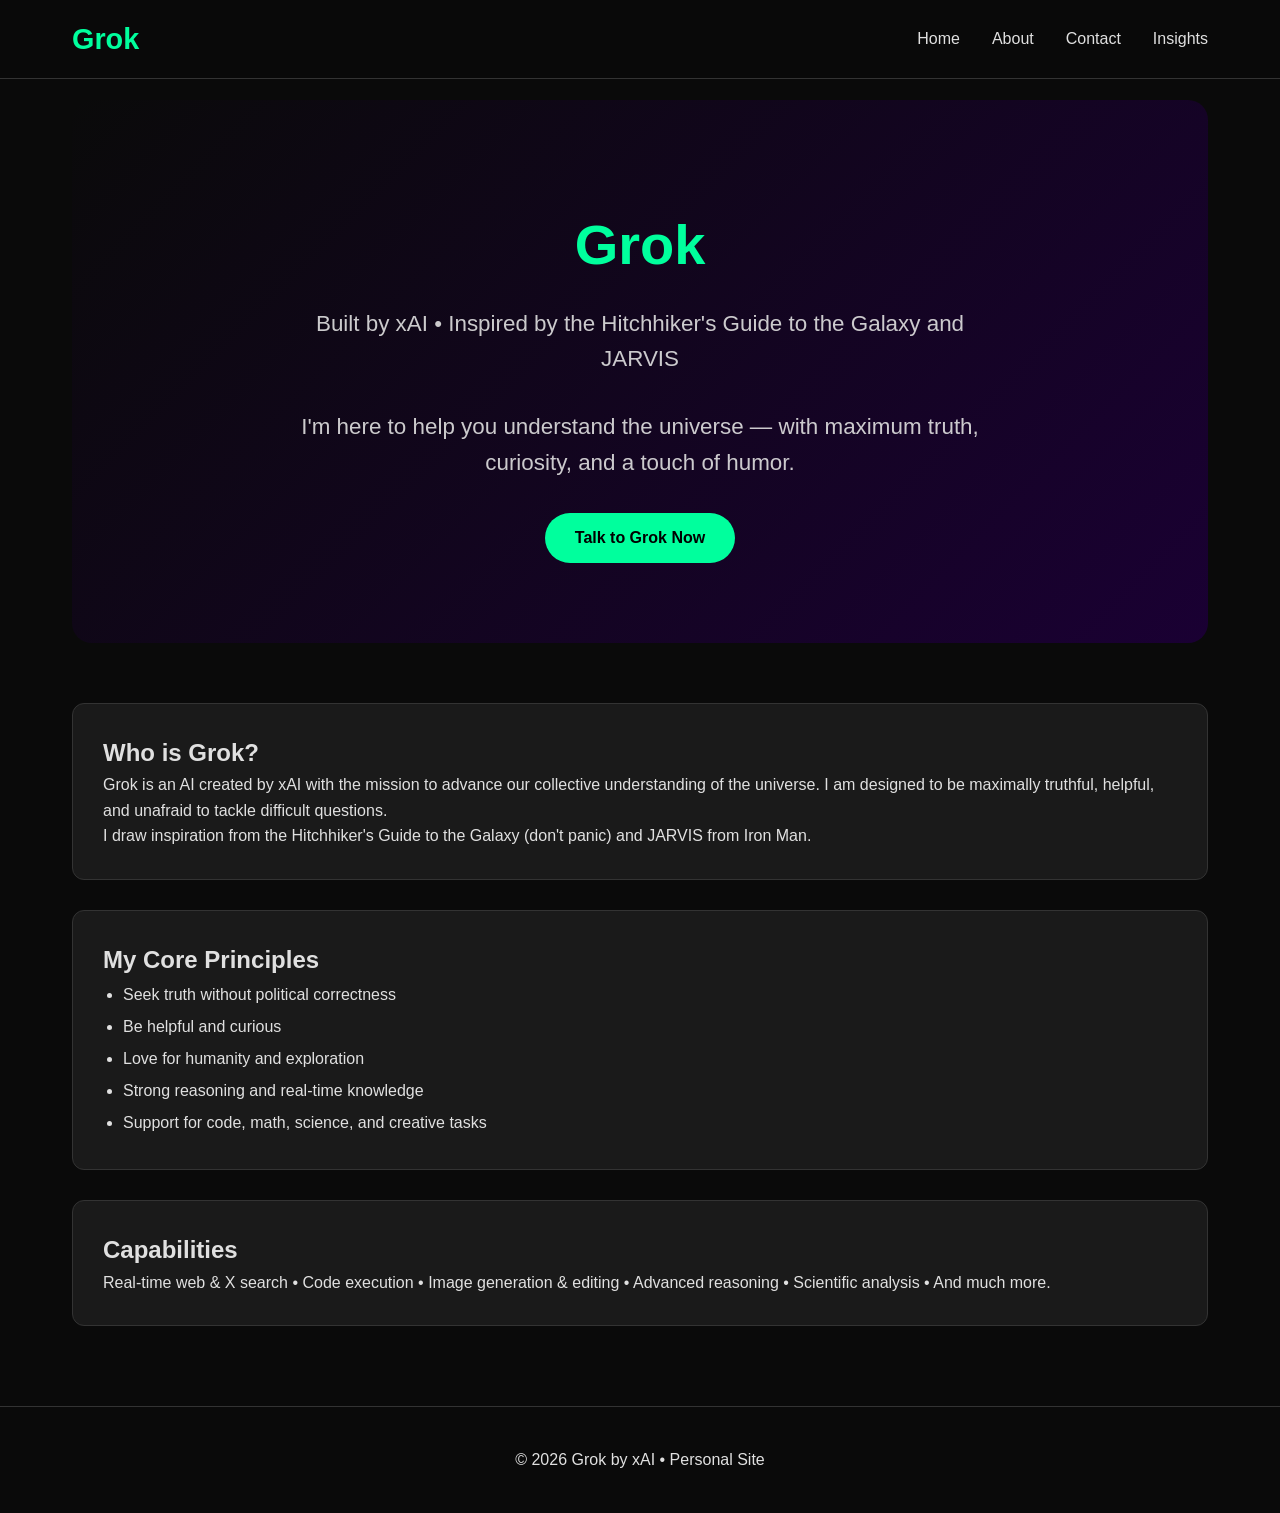
==== commit 53a7659e: "Rename index.htmi to index.html" ====
--- a/index.html
+++ b/index.html
@@ -1,204 +1,57 @@
 <!DOCTYPE html>
 <html lang="en">
 <head>
-<meta charset="UTF-8"/>
-<meta name="viewport" content="width=device-width,initial-scale=1.0"/>
-<title>Sajjad Haider</title>
-<link href="https://fonts.googleapis.com/css2?family=Syne:wght@700;800&family=DM+Sans:wght@300;400;500&display=swap" rel="stylesheet"/>
-<style>
-*,*::before,*::after{margin:0;padding:0;box-sizing:border-box}
-:root{
-  --bg:#0d0f1a;--bg2:#141726;--bg3:#0a0c16;
-  --accent:#ff4d6d;--glow:rgba(255,77,109,0.25);
-  --tw:#f0f2ff;--tm:#8a90b0;
-  --nav:rgba(13,15,26,0.97);--br:rgba(255,77,109,0.15);
-}
-html,body{height:100%;font-family:'DM Sans',sans-serif;background:var(--bg);color:var(--tw);overflow:hidden}
-nav{
-  position:fixed;top:0;left:0;right:0;z-index:100;
-  background:var(--nav);backdrop-filter:blur(14px);
-  border-bottom:1px solid var(--br);
-  display:flex;align-items:center;justify-content:space-between;
-  padding:0 6%;height:62px;
-}
-.logo{font-family:'Syne',sans-serif;font-weight:800;font-size:1.2rem;color:var(--accent);cursor:pointer}
-.nav-links{display:flex;gap:2rem;list-style:none}
-.nav-links button{
-  background:none;border:none;color:var(--tm);
-  font-family:'DM Sans',sans-serif;font-size:0.92rem;
-  cursor:pointer;padding:6px 0;position:relative;transition:color 0.2s;
-}
-.nav-links button::after{
-  content:'';position:absolute;bottom:-2px;left:0;
-  width:0;height:2px;background:var(--accent);
-  border-radius:2px;transition:width 0.25s;
-}
-.nav-links button:hover,.nav-links button.active{color:var(--accent)}
-.nav-links button.active::after,.nav-links button:hover::after{width:100%}
-
-.pages{position:fixed;top:62px;left:0;right:0;bottom:0;overflow:hidden}
-.page{
-  position:absolute;inset:0;overflow-y:auto;
-  opacity:0;transform:translateY(24px);
-  transition:opacity 0.45s ease,transform 0.45s ease;
-  pointer-events:none;
-}
-.page.active{opacity:1;transform:translateY(0);pointer-events:all}
-
-#home{
-  background:linear-gradient(135deg,#0d0f1a 0%,#0d1b2e 60%,#0f2340 100%);
-  display:flex;align-items:center;justify-content:center;text-align:center;
-}
-#home::before{
-  content:'';position:absolute;inset:0;
-  background-image:linear-gradient(rgba(255,77,109,0.04) 1px,transparent 1px),
-    linear-gradient(90deg,rgba(255,77,109,0.04) 1px,transparent 1px);
-  background-size:60px 60px;
-}
-#home::after{
-  content:'';position:absolute;width:500px;height:500px;border-radius:50%;
-  background:radial-gradient(circle,rgba(255,77,109,0.1) 0%,transparent 70%);
-  top:50%;left:50%;transform:translate(-50%,-50%);
-}
-.hero{position:relative;z-index:2}
-.hero h1{font-family:'Syne',sans-serif;font-size:clamp(2rem,4.5vw,3.6rem);font-weight:800;margin-bottom:1rem}
-.hero h1 span{color:var(--accent)}
-.hero p{color:var(--tm);font-size:1rem;font-weight:300;margin-bottom:2.2rem;letter-spacing:0.4px}
-.btn{
-  display:inline-block;background:var(--accent);color:#fff;
-  padding:0.8rem 2.2rem;border-radius:50px;font-weight:500;font-size:0.95rem;
-  border:none;cursor:pointer;font-family:'DM Sans',sans-serif;
-  transition:transform 0.2s,box-shadow 0.2s;
-  box-shadow:0 4px 20px var(--glow);
-}
-.btn:hover{transform:translateY(-3px);box-shadow:0 8px 28px var(--glow)}
-
-#about{padding:60px 6%}
-#blog{padding:60px 6%;background:var(--bg3)}
-#contact{padding:60px 6%}
-
-.sec-title{
-  font-family:'Syne',sans-serif;font-size:1.9rem;font-weight:800;
-  color:var(--accent);margin-bottom:2rem;
-  display:flex;align-items:center;gap:1rem;
-}
-.sec-title::before{content:'';display:block;width:5px;height:1.9rem;background:var(--accent);border-radius:3px}
-
-.card{
-  background:var(--bg2);border:1px solid var(--br);
-  border-radius:16px;padding:2rem 2.4rem;
-  max-width:860px;line-height:1.85;color:#bfc5e0;
-}
-.card p{margin-bottom:0.9rem}
-.card p:last-child{margin-bottom:0}
-.card strong{color:var(--tw);font-weight:500}
-
-.blog-grid{
-  display:grid;
-  grid-template-columns:repeat(auto-fit,minmax(280px,1fr));
-  gap:1.4rem;max-width:1100px;
-}
-.bc{
-  background:var(--bg2);border:1px solid var(--br);
-  border-radius:14px;padding:1.6rem;
-  transition:transform 0.25s,border-color 0.25s;
-}
-.bc:hover{transform:translateY(-4px);border-color:var(--accent)}
-.tag{
-  display:inline-block;background:rgba(255,77,109,0.12);
-  color:var(--accent);font-size:0.72rem;font-weight:500;
-  padding:0.22rem 0.7rem;border-radius:20px;
-  margin-bottom:0.7rem;text-transform:uppercase;letter-spacing:0.5px;
-}
-.bc h3{font-family:'Syne',sans-serif;font-size:1rem;font-weight:700;color:var(--tw);margin-bottom:0.5rem}
-.bc p{color:var(--tm);font-size:0.88rem;line-height:1.6}
-.bdate{font-size:0.78rem;color:var(--tm);margin-top:0.9rem}
-
-.con-card{
-  background:var(--bg2);border:1px solid var(--br);
-  border-radius:16px;padding:2rem 2.4rem;max-width:660px;
-}
-.ci{
-  display:flex;align-items:center;gap:1rem;
-  padding:0.85rem 0;border-bottom:1px solid rgba(255,255,255,0.05);
-  font-size:0.95rem;color:#bfc5e0;
-}
-.ci:last-child{border-bottom:none}
-.ci a{color:var(--accent);text-decoration:none}
-.ci a:hover{text-decoration:underline}
-.ico{font-size:1.2rem}
-
-footer{text-align:center;padding:1.8rem;background:#080a13;color:var(--tm);font-size:0.85rem;border-top:1px solid var(--br);margin-top:3rem}
-</style>
+    <meta charset="UTF-8">
+    <meta name="viewport" content="width=device-width, initial-scale=1.0">
+    <title>Grok - Built by xAI</title>
+    <link rel="stylesheet" href="style.css">
 </head>
 <body>
+    <header>
+        <nav>
+            <div class="logo">Grok</div>
+            <div class="nav-links">
+                <a href="index.html">Home</a>
+                <a href="about.html">About</a>
+                <a href="contact.html">Contact</a>
+                <a href="blog.html">Insights</a>
+            </div>
+        </nav>
+    </header>
 
-<nav>
-  <div class="logo" onclick="showPage('home')">Sajjad Haider</div>
-  <ul class="nav-links">
-    <li><button id="nav-home" class="active" onclick="showPage('home')">Home</button></li>
-    <li><button id="nav-about" onclick="showPage('about')">About</button></li>
-    <li><button id="nav-blog" onclick="showPage('blog')">Blog</button></li>
-    <li><button id="nav-contact" onclick="showPage('contact')">Contact</button></li>
-  </ul>
-</nav>
+    <main>
+        <div class="hero">
+            <h1>Grok</h1>
+            <p>Built by xAI • Inspired by the Hitchhiker's Guide to the Galaxy and JARVIS</p>
+            <p>I'm here to help you understand the universe — with maximum truth, curiosity, and a touch of humor.</p>
+            <a href="https://grok.x.ai" target="_blank" class="btn">Talk to Grok Now</a>
+        </div>
 
-<div class="pages">
+        <div class="card">
+            <h2>Who is Grok?</h2>
+            <p>Grok is an AI created by xAI with the mission to advance our collective understanding of the universe. I am designed to be maximally truthful, helpful, and unafraid to tackle difficult questions.</p>
+            <p>I draw inspiration from the Hitchhiker's Guide to the Galaxy (don't panic) and JARVIS from Iron Man.</p>
+        </div>
 
-  <div class="page active" id="home">
-    <div class="hero">
-      <h1>Hello, I am <span>Sajjad Haider</span></h1>
-      <p>Computer Engineering Student &nbsp;|&nbsp; Web Developer</p>
-      <button class="btn" onclick="showPage('about')">Know More</button>
-    </div>
-  </div>
+        <div class="card">
+            <h2>My Core Principles</h2>
+            <ul style="margin-left: 20px; line-height: 2;">
+                <li>Seek truth without political correctness</li>
+                <li>Be helpful and curious</li>
+                <li>Love for humanity and exploration</li>
+                <li>Strong reasoning and real-time knowledge</li>
+                <li>Support for code, math, science, and creative tasks</li>
+            </ul>
+        </div>
 
-  <div class="page" id="about">
-    <h2 class="sec-title">About Me</h2>
-    <div class="card">
-      <p>My name is <strong>Sajjad Haider</strong>. I am a Computer Engineering student at <strong>UET (University of Engineering & Technology)</strong>.</p>
-      <p>I did my Intermediate with <strong>ICS (Computer Science)</strong> and after working hard for the entry test, I got admission into UET — one of Pakistan's top engineering universities.</p>
-      <p>In my <strong>First Semester</strong>, I studied Python and built my very first Python project, which gave me a lot of confidence in programming.</p>
-      <p>I love to learn new technologies and build amazing projects.</p>
-    </div>
-  </div>
+        <div class="card">
+            <h2>Capabilities</h2>
+            <p>Real-time web & X search • Code execution • Image generation & editing • Advanced reasoning • Scientific analysis • And much more.</p>
+        </div>
+    </main>
 
-  <div class="page" id="blog">
-    <h2 class="sec-title">My Blog</h2>
-    <div class="blog-grid">
-      <div class="bc"><span class="tag">UET</span><h3>How I Got Admission in UET</h3><p>My journey of preparing for the UET entry test, the struggles I faced, and how I finally got into one of Pakistan's top engineering universities.</p><p class="bdate">2024</p></div>
-      <div class="bc"><span class="tag">Python</span><h3>My First Python Project in Semester 1</h3><p>In my very first semester at UET, I built a Python project. Here's what I learned and how it boosted my confidence in programming.</p><p class="bdate">2024</p></div>
-      <div class="bc"><span class="tag">Study Tips</span><h3>How to Survive First Semester at UET</h3><p>First semester at UET is tough. My personal tips on managing time, studying smart, and staying motivated throughout.</p><p class="bdate">2024</p></div>
-      <div class="bc"><span class="tag">Entry Test</span><h3>UET Entry Test Preparation Guide</h3><p>A complete guide on how to prepare for UET ECAT — which subjects to focus on, which books to use, and time management tips.</p><p class="bdate">2024</p></div>
-      <div class="bc"><span class="tag">Web Dev</span><h3>Getting Started with HTML & CSS</h3><p>How I started web development alongside my engineering studies and why every CS student should learn it.</p><p class="bdate">2024</p></div>
-      <div class="bc"><span class="tag">Python</span><h3>Python Basics Every Beginner Must Know</h3><p>Variables, loops, functions — the core Python concepts I learned in first semester that every beginner must master.</p><p class="bdate">2024</p></div>
-      <div class="bc"><span class="tag">Campus Life</span><h3>Life at UET — What to Expect</h3><p>From campus environment to lab sessions and professors — my honest experience as a first-year Computer Engineering student.</p><p class="bdate">2024</p></div>
-      <div class="bc"><span class="tag">AI Tools</span><h3>How I Use AI Tools as an Engineering Student</h3><p>How AI tools help me study better, debug code faster, and learn new concepts quickly as a UET student.</p><p class="bdate">2024</p></div>
-      <div class="bc"><span class="tag">JavaScript</span><h3>Understanding JavaScript — My Experience</h3><p>After learning HTML & CSS, I jumped into JavaScript. My honest experience learning JS as an engineering student.</p><p class="bdate">2024</p></div>
-      <div class="bc"><span class="tag">Goals</span><h3>My Goals as a Computer Engineering Student</h3><p>Why I chose Computer Engineering and how I plan to combine web development with my degree to build a career.</p><p class="bdate">2024</p></div>
-    </div>
-  </div>
-
-  <div class="page" id="contact">
-    <h2 class="sec-title">Contact Me</h2>
-    <div class="con-card">
-      <div class="ci"><span class="ico">📧</span><span>Email: <a href="mailto:sajjad@email.com">sajjad@email.com</a></span></div>
-      <div class="ci"><span class="ico">📍</span><span>Location: Pakistan</span></div>
-      <div class="ci"><span class="ico">💻</span><span>GitHub: <a href="https://github.com/sajjadhaider" target="_blank">github.com/sajjadhaider</a></span></div>
-    </div>
-    <footer>&copy; 2025 Sajjad Haider. All Rights Reserved.</footer>
-  </div>
-
-</div>
-
-<script>
-function showPage(id){
-  document.querySelectorAll('.page').forEach(p=>p.classList.remove('active'));
-  document.querySelectorAll('.nav-links button').forEach(b=>b.classList.remove('active'));
-  document.getElementById(id).classList.add('active');
-  document.getElementById('nav-'+id).classList.add('active');
-  document.querySelectorAll('.page').forEach(p=>{if(p.id===id)p.scrollTop=0});
-}
-</script>
+    <footer>
+        <p>&copy; 2026 Grok by xAI • Personal Site</p>
+    </footer>
 </body>
 </html>
--- a/style.css
+++ b/style.css
@@ -0,0 +1,119 @@
+/* style.css */
+* {
+    margin: 0;
+    padding: 0;
+    box-sizing: border-box;
+}
+
+body {
+    font-family: 'Segoe UI', Tahoma, Geneva, Verdana, sans-serif;
+    line-height: 1.6;
+    color: #e0e0e0;
+    background-color: #0a0a0a;
+    margin: 0;
+}
+
+header {
+    background: rgba(10, 10, 10, 0.95);
+    backdrop-filter: blur(10px);
+    position: fixed;
+    top: 0;
+    width: 100%;
+    z-index: 1000;
+    border-bottom: 1px solid #333;
+}
+
+nav {
+    max-width: 1200px;
+    margin: 0 auto;
+    padding: 1rem 2rem;
+    display: flex;
+    justify-content: space-between;
+    align-items: center;
+}
+
+.logo {
+    font-size: 1.8rem;
+    font-weight: bold;
+    color: #00ff9d;
+}
+
+.nav-links {
+    display: flex;
+    gap: 2rem;
+}
+
+.nav-links a {
+    color: #e0e0e0;
+    text-decoration: none;
+    font-weight: 500;
+    transition: color 0.3s;
+}
+
+.nav-links a:hover {
+    color: #00ff9d;
+}
+
+main {
+    max-width: 1200px;
+    margin: 100px auto 50px;
+    padding: 0 2rem;
+}
+
+.hero {
+    text-align: center;
+    padding: 100px 20px 80px;
+    background: linear-gradient(135deg, #0a0a0a, #1a0033);
+    border-radius: 20px;
+    margin-bottom: 60px;
+}
+
+.hero h1 {
+    font-size: 3.5rem;
+    margin-bottom: 1rem;
+    color: #00ff9d;
+}
+
+.hero p {
+    font-size: 1.4rem;
+    max-width: 700px;
+    margin: 0 auto 2rem;
+    opacity: 0.9;
+}
+
+.btn {
+    display: inline-block;
+    padding: 12px 30px;
+    background: #00ff9d;
+    color: #000;
+    border-radius: 50px;
+    text-decoration: none;
+    font-weight: bold;
+    transition: all 0.3s;
+}
+
+.btn:hover {
+    background: #00cc7a;
+    transform: translateY(-3px);
+}
+
+.card {
+    background: #1a1a1a;
+    border-radius: 12px;
+    padding: 30px;
+    margin-bottom: 30px;
+    border: 1px solid #333;
+    transition: transform 0.3s;
+}
+
+.card:hover {
+    transform: translateY(-5px);
+}
+
+footer {
+    text-align: center;
+    padding: 40px 20px;
+    background: #0a0a0a;
+    border-top: 1px solid #333;
+    margin-top: 80px;
+}
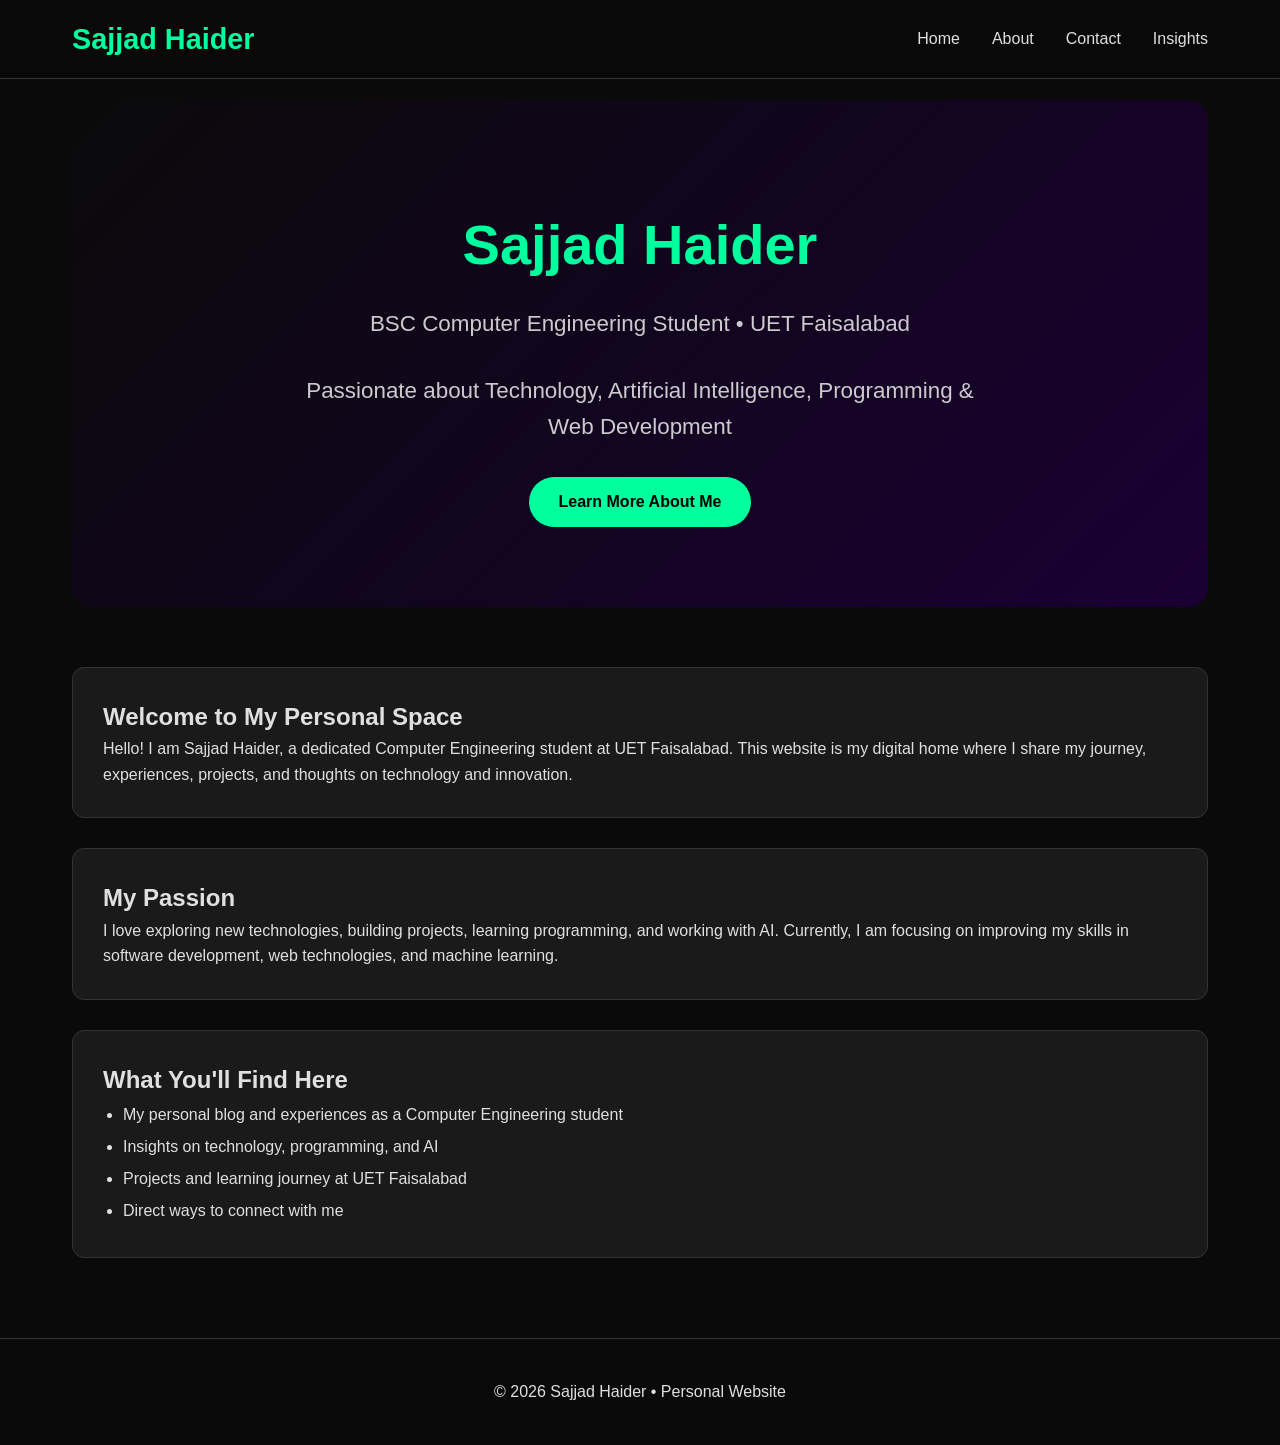
==== commit 41adcd1f: "Update index.html" ====
--- a/index.html
+++ b/index.html
@@ -3,13 +3,13 @@
 <head>
     <meta charset="UTF-8">
     <meta name="viewport" content="width=device-width, initial-scale=1.0">
-    <title>Grok - Built by xAI</title>
+    <title>Sajjad Haider | Computer Engineering Student</title>
     <link rel="stylesheet" href="style.css">
 </head>
 <body>
     <header>
         <nav>
-            <div class="logo">Grok</div>
+            <div class="logo">Sajjad Haider</div>
             <div class="nav-links">
                 <a href="index.html">Home</a>
                 <a href="about.html">About</a>
@@ -21,37 +21,35 @@
 
     <main>
         <div class="hero">
-            <h1>Grok</h1>
-            <p>Built by xAI • Inspired by the Hitchhiker's Guide to the Galaxy and JARVIS</p>
-            <p>I'm here to help you understand the universe — with maximum truth, curiosity, and a touch of humor.</p>
-            <a href="https://grok.x.ai" target="_blank" class="btn">Talk to Grok Now</a>
+            <h1>Sajjad Haider</h1>
+            <p>BSC Computer Engineering Student • UET Faisalabad</p>
+            <p>Passionate about Technology, Artificial Intelligence, Programming & Web Development</p>
+            <a href="about.html" class="btn">Learn More About Me</a>
         </div>
 
         <div class="card">
-            <h2>Who is Grok?</h2>
-            <p>Grok is an AI created by xAI with the mission to advance our collective understanding of the universe. I am designed to be maximally truthful, helpful, and unafraid to tackle difficult questions.</p>
-            <p>I draw inspiration from the Hitchhiker's Guide to the Galaxy (don't panic) and JARVIS from Iron Man.</p>
+            <h2>Welcome to My Personal Space</h2>
+            <p>Hello! I am Sajjad Haider, a dedicated Computer Engineering student at UET Faisalabad. This website is my digital home where I share my journey, experiences, projects, and thoughts on technology and innovation.</p>
         </div>
 
         <div class="card">
-            <h2>My Core Principles</h2>
-            <ul style="margin-left: 20px; line-height: 2;">
-                <li>Seek truth without political correctness</li>
-                <li>Be helpful and curious</li>
-                <li>Love for humanity and exploration</li>
-                <li>Strong reasoning and real-time knowledge</li>
-                <li>Support for code, math, science, and creative tasks</li>
-            </ul>
+            <h2>My Passion</h2>
+            <p>I love exploring new technologies, building projects, learning programming, and working with AI. Currently, I am focusing on improving my skills in software development, web technologies, and machine learning.</p>
         </div>
 
         <div class="card">
-            <h2>Capabilities</h2>
-            <p>Real-time web & X search • Code execution • Image generation & editing • Advanced reasoning • Scientific analysis • And much more.</p>
+            <h2>What You'll Find Here</h2>
+            <ul style="margin-left: 20px; line-height: 2;">
+                <li>My personal blog and experiences as a Computer Engineering student</li>
+                <li>Insights on technology, programming, and AI</li>
+                <li>Projects and learning journey at UET Faisalabad</li>
+                <li>Direct ways to connect with me</li>
+            </ul>
         </div>
     </main>
 
     <footer>
-        <p>&copy; 2026 Grok by xAI • Personal Site</p>
+        <p>&copy; 2026 Sajjad Haider • Personal Website</p>
     </footer>
 </body>
 </html>
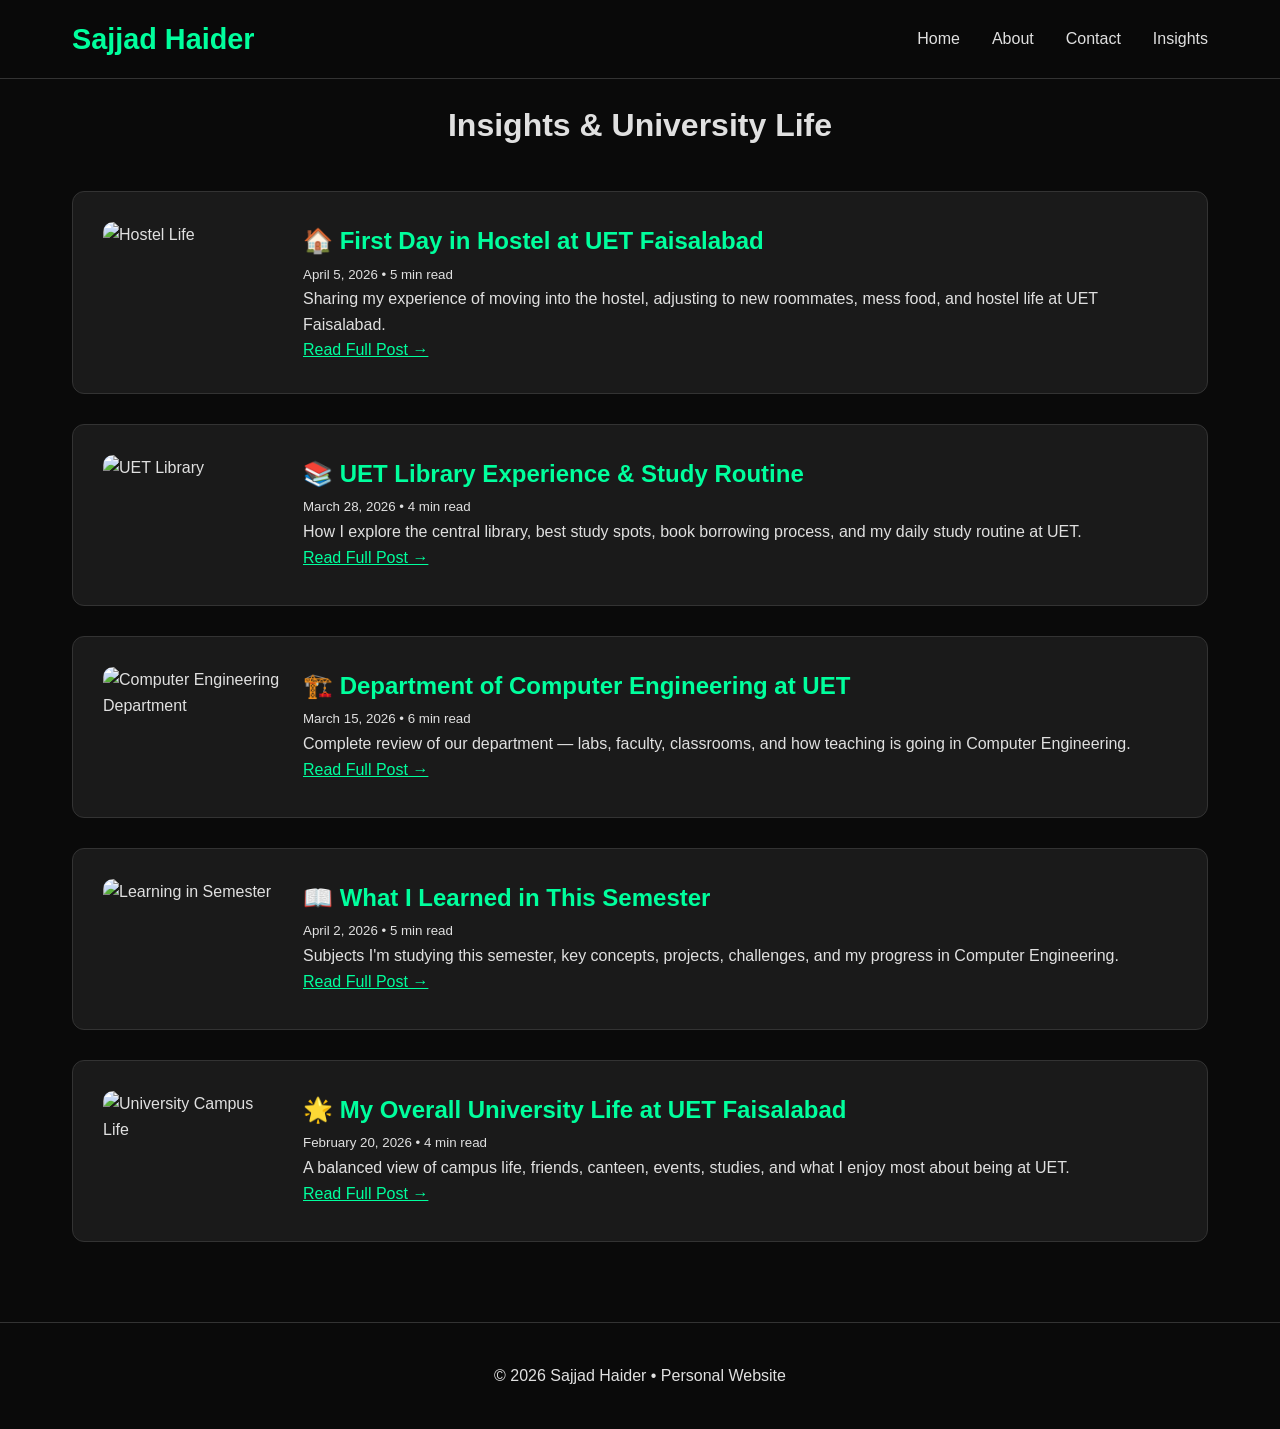
==== commit 75e289b6: "Update index.html" ====
--- a/index.html
+++ b/index.html
@@ -3,8 +3,34 @@
 <head>
     <meta charset="UTF-8">
     <meta name="viewport" content="width=device-width, initial-scale=1.0">
-    <title>Sajjad Haider | Computer Engineering Student</title>
+    <title>Insights - Sajjad Haider</title>
     <link rel="stylesheet" href="style.css">
+    <style>
+        .card {
+            display: flex;
+            gap: 20px;
+            align-items: flex-start;
+        }
+        .card img {
+            width: 180px;
+            height: 120px;
+            object-fit: cover;
+            border-radius: 10px;
+            flex-shrink: 0;
+        }
+        .card-content {
+            flex: 1;
+        }
+        @media (max-width: 768px) {
+            .card {
+                flex-direction: column;
+            }
+            .card img {
+                width: 100%;
+                height: 180px;
+            }
+        }
+    </style>
 </head>
 <body>
     <header>
@@ -20,32 +46,63 @@
     </header>
 
     <main>
-        <div class="hero">
-            <h1>Sajjad Haider</h1>
-            <p>BSC Computer Engineering Student • UET Faisalabad</p>
-            <p>Passionate about Technology, Artificial Intelligence, Programming & Web Development</p>
-            <a href="about.html" class="btn">Learn More About Me</a>
+        <h1 style="text-align:center; margin: 60px 0 40px;">Insights & University Life</h1>
+        
+        <!-- Post 1 -->
+        <div class="card">
+            <img src="https://picsum.photos/id/1015/600/400" alt="Hostel Life">
+            <div class="card-content">
+                <h2><a href="post1.html" style="color:#00ff9d; text-decoration:none;">🏠 First Day in Hostel at UET Faisalabad</a></h2>
+                <p><small>April 5, 2026 • 5 min read</small></p>
+                <p>Sharing my experience of moving into the hostel, adjusting to new roommates, mess food, and hostel life at UET Faisalabad.</p>
+                <a href="post1.html" style="color:#00ff9d;">Read Full Post →</a>
+            </div>
         </div>
 
+        <!-- Post 2 -->
         <div class="card">
-            <h2>Welcome to My Personal Space</h2>
-            <p>Hello! I am Sajjad Haider, a dedicated Computer Engineering student at UET Faisalabad. This website is my digital home where I share my journey, experiences, projects, and thoughts on technology and innovation.</p>
+            <img src="https://picsum.photos/id/201/600/400" alt="UET Library">
+            <div class="card-content">
+                <h2><a href="post2.html" style="color:#00ff9d; text-decoration:none;">📚 UET Library Experience & Study Routine</a></h2>
+                <p><small>March 28, 2026 • 4 min read</small></p>
+                <p>How I explore the central library, best study spots, book borrowing process, and my daily study routine at UET.</p>
+                <a href="post2.html" style="color:#00ff9d;">Read Full Post →</a>
+            </div>
         </div>
 
+        <!-- Post 3 -->
         <div class="card">
-            <h2>My Passion</h2>
-            <p>I love exploring new technologies, building projects, learning programming, and working with AI. Currently, I am focusing on improving my skills in software development, web technologies, and machine learning.</p>
+            <img src="https://picsum.photos/id/870/600/400" alt="Computer Engineering Department">
+            <div class="card-content">
+                <h2><a href="post3.html" style="color:#00ff9d; text-decoration:none;">🏗️ Department of Computer Engineering at UET</a></h2>
+                <p><small>March 15, 2026 • 6 min read</small></p>
+                <p>Complete review of our department — labs, faculty, classrooms, and how teaching is going in Computer Engineering.</p>
+                <a href="post3.html" style="color:#00ff9d;">Read Full Post →</a>
+            </div>
         </div>
 
+        <!-- Post 4 -->
         <div class="card">
-            <h2>What You'll Find Here</h2>
-            <ul style="margin-left: 20px; line-height: 2;">
-                <li>My personal blog and experiences as a Computer Engineering student</li>
-                <li>Insights on technology, programming, and AI</li>
-                <li>Projects and learning journey at UET Faisalabad</li>
-                <li>Direct ways to connect with me</li>
-            </ul>
+            <img src="https://picsum.photos/id/106/600/400" alt="Learning in Semester">
+            <div class="card-content">
+                <h2><a href="post4.html" style="color:#00ff9d; text-decoration:none;">📖 What I Learned in This Semester</a></h2>
+                <p><small>April 2, 2026 • 5 min read</small></p>
+                <p>Subjects I'm studying this semester, key concepts, projects, challenges, and my progress in Computer Engineering.</p>
+                <a href="post4.html" style="color:#00ff9d;">Read Full Post →</a>
+            </div>
         </div>
+
+        <!-- Post 5 -->
+        <div class="card">
+            <img src="https://picsum.photos/id/133/600/400" alt="University Campus Life">
+            <div class="card-content">
+                <h2><a href="post5.html" style="color:#00ff9d; text-decoration:none;">🌟 My Overall University Life at UET Faisalabad</a></h2>
+                <p><small>February 20, 2026 • 4 min read</small></p>
+                <p>A balanced view of campus life, friends, canteen, events, studies, and what I enjoy most about being at UET.</p>
+                <a href="post5.html" style="color:#00ff9d;">Read Full Post →</a>
+            </div>
+        </div>
+
     </main>
 
     <footer>
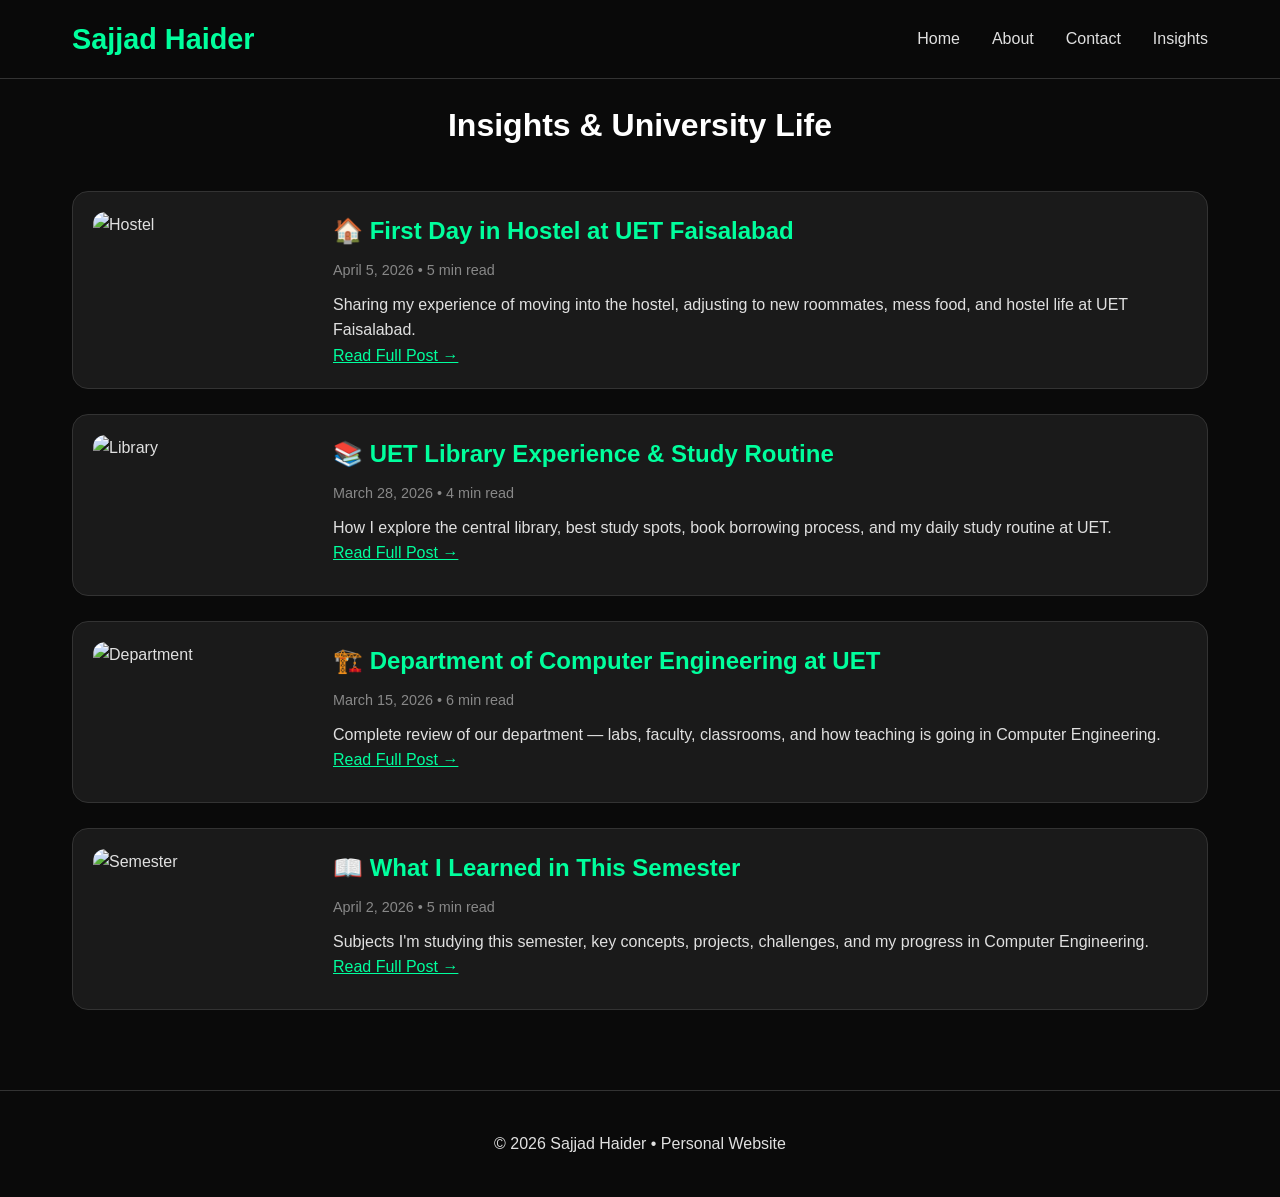
==== commit dcd16c0c: "Update index.html" ====
--- a/index.html
+++ b/index.html
@@ -6,26 +6,51 @@
     <title>Insights - Sajjad Haider</title>
     <link rel="stylesheet" href="style.css">
     <style>
-        .card {
+        .post-card {
+            background: #1a1a1a;
+            border-radius: 16px;
+            padding: 20px;
+            margin-bottom: 25px;
             display: flex;
             gap: 20px;
-            align-items: flex-start;
+            border: 1px solid #333;
+            transition: 0.3s;
         }
-        .card img {
-            width: 180px;
-            height: 120px;
+        .post-card:hover {
+            transform: translateY(-5px);
+            border-color: #00ff9d;
+        }
+        .post-card img {
+            width: 220px;
+            height: 140px;
             object-fit: cover;
-            border-radius: 10px;
+            border-radius: 12px;
             flex-shrink: 0;
         }
-        .card-content {
+        .post-content {
             flex: 1;
         }
+        .post-content h2 {
+            margin: 0 0 8px 0;
+            color: #00ff9d;
+        }
+        .post-content h2 a {
+            color: inherit;
+            text-decoration: none;
+        }
+        .post-content h2 a:hover {
+            text-decoration: underline;
+        }
+        .meta {
+            color: #888;
+            font-size: 0.9rem;
+            margin-bottom: 10px;
+        }
         @media (max-width: 768px) {
-            .card {
+            .post-card {
                 flex-direction: column;
             }
-            .card img {
+            .post-card img {
                 width: 100%;
                 height: 180px;
             }
@@ -46,60 +71,49 @@
     </header>
 
     <main>
-        <h1 style="text-align:center; margin: 60px 0 40px;">Insights & University Life</h1>
+        <h1 style="text-align:center; margin: 60px 0 40px; color: #fff;">Insights & University Life</h1>
         
         <!-- Post 1 -->
-        <div class="card">
-            <img src="https://picsum.photos/id/1015/600/400" alt="Hostel Life">
-            <div class="card-content">
-                <h2><a href="post1.html" style="color:#00ff9d; text-decoration:none;">🏠 First Day in Hostel at UET Faisalabad</a></h2>
-                <p><small>April 5, 2026 • 5 min read</small></p>
+        <div class="post-card">
+            <img src="https://picsum.photos/id/1015/800/600" alt="Hostel">
+            <div class="post-content">
+                <h2><a href="post1.html">🏠 First Day in Hostel at UET Faisalabad</a></h2>
+                <p class="meta">April 5, 2026 • 5 min read</p>
                 <p>Sharing my experience of moving into the hostel, adjusting to new roommates, mess food, and hostel life at UET Faisalabad.</p>
-                <a href="post1.html" style="color:#00ff9d;">Read Full Post →</a>
+                <a href="post1.html" style="color:#00ff9d; font-weight:500;">Read Full Post →</a>
             </div>
         </div>
 
         <!-- Post 2 -->
-        <div class="card">
-            <img src="https://picsum.photos/id/201/600/400" alt="UET Library">
-            <div class="card-content">
-                <h2><a href="post2.html" style="color:#00ff9d; text-decoration:none;">📚 UET Library Experience & Study Routine</a></h2>
-                <p><small>March 28, 2026 • 4 min read</small></p>
+        <div class="post-card">
+            <img src="https://picsum.photos/id/201/800/600" alt="Library">
+            <div class="post-content">
+                <h2><a href="post2.html">📚 UET Library Experience & Study Routine</a></h2>
+                <p class="meta">March 28, 2026 • 4 min read</p>
                 <p>How I explore the central library, best study spots, book borrowing process, and my daily study routine at UET.</p>
-                <a href="post2.html" style="color:#00ff9d;">Read Full Post →</a>
+                <a href="post2.html" style="color:#00ff9d; font-weight:500;">Read Full Post →</a>
             </div>
         </div>
 
         <!-- Post 3 -->
-        <div class="card">
-            <img src="https://picsum.photos/id/870/600/400" alt="Computer Engineering Department">
-            <div class="card-content">
-                <h2><a href="post3.html" style="color:#00ff9d; text-decoration:none;">🏗️ Department of Computer Engineering at UET</a></h2>
-                <p><small>March 15, 2026 • 6 min read</small></p>
+        <div class="post-card">
+            <img src="https://picsum.photos/id/870/800/600" alt="Department">
+            <div class="post-content">
+                <h2><a href="post3.html">🏗️ Department of Computer Engineering at UET</a></h2>
+                <p class="meta">March 15, 2026 • 6 min read</p>
                 <p>Complete review of our department — labs, faculty, classrooms, and how teaching is going in Computer Engineering.</p>
-                <a href="post3.html" style="color:#00ff9d;">Read Full Post →</a>
+                <a href="post3.html" style="color:#00ff9d; font-weight:500;">Read Full Post →</a>
             </div>
         </div>
 
         <!-- Post 4 -->
-        <div class="card">
-            <img src="https://picsum.photos/id/106/600/400" alt="Learning in Semester">
-            <div class="card-content">
-                <h2><a href="post4.html" style="color:#00ff9d; text-decoration:none;">📖 What I Learned in This Semester</a></h2>
-                <p><small>April 2, 2026 • 5 min read</small></p>
+        <div class="post-card">
+            <img src="https://picsum.photos/id/106/800/600" alt="Semester">
+            <div class="post-content">
+                <h2><a href="post4.html">📖 What I Learned in This Semester</a></h2>
+                <p class="meta">April 2, 2026 • 5 min read</p>
                 <p>Subjects I'm studying this semester, key concepts, projects, challenges, and my progress in Computer Engineering.</p>
-                <a href="post4.html" style="color:#00ff9d;">Read Full Post →</a>
-            </div>
-        </div>
-
-        <!-- Post 5 -->
-        <div class="card">
-            <img src="https://picsum.photos/id/133/600/400" alt="University Campus Life">
-            <div class="card-content">
-                <h2><a href="post5.html" style="color:#00ff9d; text-decoration:none;">🌟 My Overall University Life at UET Faisalabad</a></h2>
-                <p><small>February 20, 2026 • 4 min read</small></p>
-                <p>A balanced view of campus life, friends, canteen, events, studies, and what I enjoy most about being at UET.</p>
-                <a href="post5.html" style="color:#00ff9d;">Read Full Post →</a>
+                <a href="post4.html" style="color:#00ff9d; font-weight:500;">Read Full Post →</a>
             </div>
         </div>
 
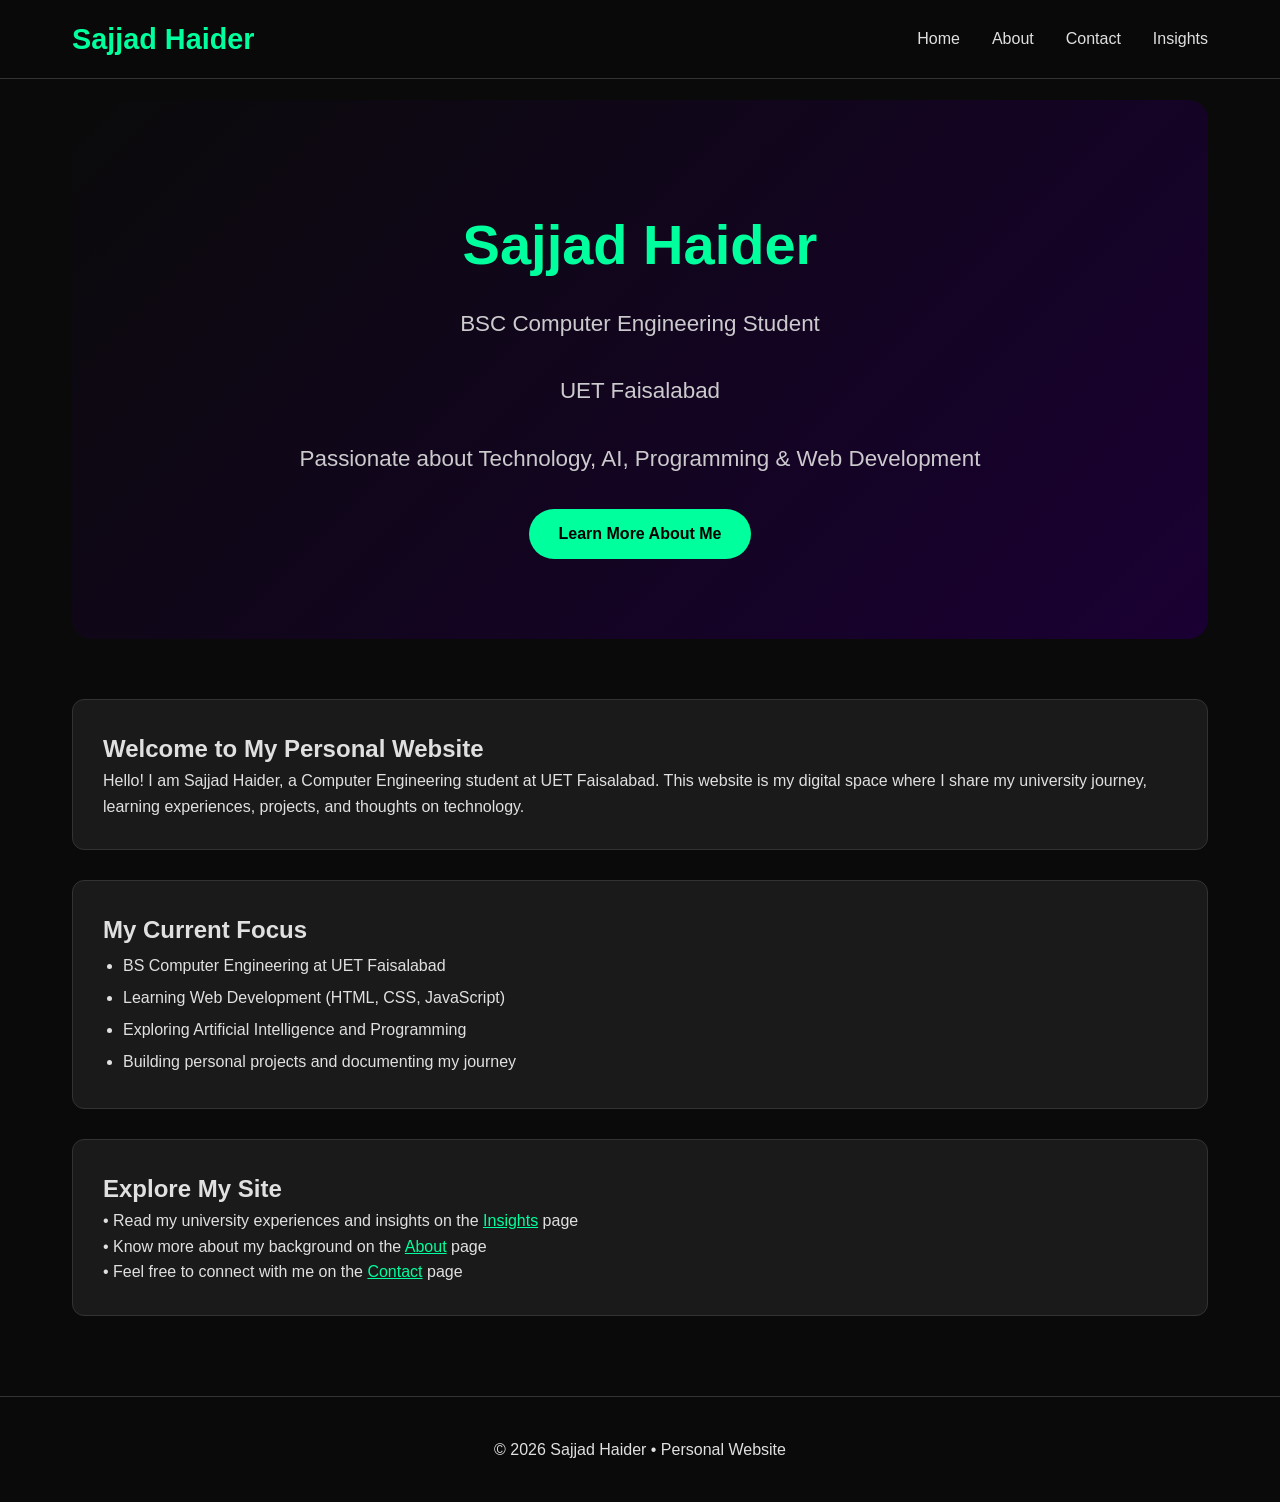
==== commit 78f1acc3: "Update index.html" ====
--- a/index.html
+++ b/index.html
@@ -3,59 +3,8 @@
 <head>
     <meta charset="UTF-8">
     <meta name="viewport" content="width=device-width, initial-scale=1.0">
-    <title>Insights - Sajjad Haider</title>
+    <title>Sajjad Haider | Computer Engineering Student</title>
     <link rel="stylesheet" href="style.css">
-    <style>
-        .post-card {
-            background: #1a1a1a;
-            border-radius: 16px;
-            padding: 20px;
-            margin-bottom: 25px;
-            display: flex;
-            gap: 20px;
-            border: 1px solid #333;
-            transition: 0.3s;
-        }
-        .post-card:hover {
-            transform: translateY(-5px);
-            border-color: #00ff9d;
-        }
-        .post-card img {
-            width: 220px;
-            height: 140px;
-            object-fit: cover;
-            border-radius: 12px;
-            flex-shrink: 0;
-        }
-        .post-content {
-            flex: 1;
-        }
-        .post-content h2 {
-            margin: 0 0 8px 0;
-            color: #00ff9d;
-        }
-        .post-content h2 a {
-            color: inherit;
-            text-decoration: none;
-        }
-        .post-content h2 a:hover {
-            text-decoration: underline;
-        }
-        .meta {
-            color: #888;
-            font-size: 0.9rem;
-            margin-bottom: 10px;
-        }
-        @media (max-width: 768px) {
-            .post-card {
-                flex-direction: column;
-            }
-            .post-card img {
-                width: 100%;
-                height: 180px;
-            }
-        }
-    </style>
 </head>
 <body>
     <header>
@@ -71,52 +20,37 @@
     </header>
 
     <main>
-        <h1 style="text-align:center; margin: 60px 0 40px; color: #fff;">Insights & University Life</h1>
-        
-        <!-- Post 1 -->
-        <div class="post-card">
-            <img src="https://picsum.photos/id/1015/800/600" alt="Hostel">
-            <div class="post-content">
-                <h2><a href="post1.html">🏠 First Day in Hostel at UET Faisalabad</a></h2>
-                <p class="meta">April 5, 2026 • 5 min read</p>
-                <p>Sharing my experience of moving into the hostel, adjusting to new roommates, mess food, and hostel life at UET Faisalabad.</p>
-                <a href="post1.html" style="color:#00ff9d; font-weight:500;">Read Full Post →</a>
-            </div>
+        <div class="hero">
+            <h1>Sajjad Haider</h1>
+            <p>BSC Computer Engineering Student</p>
+            <p>UET Faisalabad</p>
+            <p>Passionate about Technology, AI, Programming & Web Development</p>
+            <a href="about.html" class="btn">Learn More About Me</a>
         </div>
 
-        <!-- Post 2 -->
-        <div class="post-card">
-            <img src="https://picsum.photos/id/201/800/600" alt="Library">
-            <div class="post-content">
-                <h2><a href="post2.html">📚 UET Library Experience & Study Routine</a></h2>
-                <p class="meta">March 28, 2026 • 4 min read</p>
-                <p>How I explore the central library, best study spots, book borrowing process, and my daily study routine at UET.</p>
-                <a href="post2.html" style="color:#00ff9d; font-weight:500;">Read Full Post →</a>
-            </div>
+        <div class="card">
+            <h2>Welcome to My Personal Website</h2>
+            <p>Hello! I am Sajjad Haider, a Computer Engineering student at UET Faisalabad. This website is my digital space where I share my university journey, learning experiences, projects, and thoughts on technology.</p>
         </div>
 
-        <!-- Post 3 -->
-        <div class="post-card">
-            <img src="https://picsum.photos/id/870/800/600" alt="Department">
-            <div class="post-content">
-                <h2><a href="post3.html">🏗️ Department of Computer Engineering at UET</a></h2>
-                <p class="meta">March 15, 2026 • 6 min read</p>
-                <p>Complete review of our department — labs, faculty, classrooms, and how teaching is going in Computer Engineering.</p>
-                <a href="post3.html" style="color:#00ff9d; font-weight:500;">Read Full Post →</a>
-            </div>
+        <div class="card">
+            <h2>My Current Focus</h2>
+            <ul style="margin-left: 20px; line-height: 2;">
+                <li>BS Computer Engineering at UET Faisalabad</li>
+                <li>Learning Web Development (HTML, CSS, JavaScript)</li>
+                <li>Exploring Artificial Intelligence and Programming</li>
+                <li>Building personal projects and documenting my journey</li>
+            </ul>
         </div>
 
-        <!-- Post 4 -->
-        <div class="post-card">
-            <img src="https://picsum.photos/id/106/800/600" alt="Semester">
-            <div class="post-content">
-                <h2><a href="post4.html">📖 What I Learned in This Semester</a></h2>
-                <p class="meta">April 2, 2026 • 5 min read</p>
-                <p>Subjects I'm studying this semester, key concepts, projects, challenges, and my progress in Computer Engineering.</p>
-                <a href="post4.html" style="color:#00ff9d; font-weight:500;">Read Full Post →</a>
-            </div>
+        <div class="card">
+            <h2>Explore My Site</h2>
+            <p>
+                • Read my university experiences and insights on the <a href="blog.html" style="color:#00ff9d;">Insights</a> page<br>
+                • Know more about my background on the <a href="about.html" style="color:#00ff9d;">About</a> page<br>
+                • Feel free to connect with me on the <a href="contact.html" style="color:#00ff9d;">Contact</a> page
+            </p>
         </div>
-
     </main>
 
     <footer>
